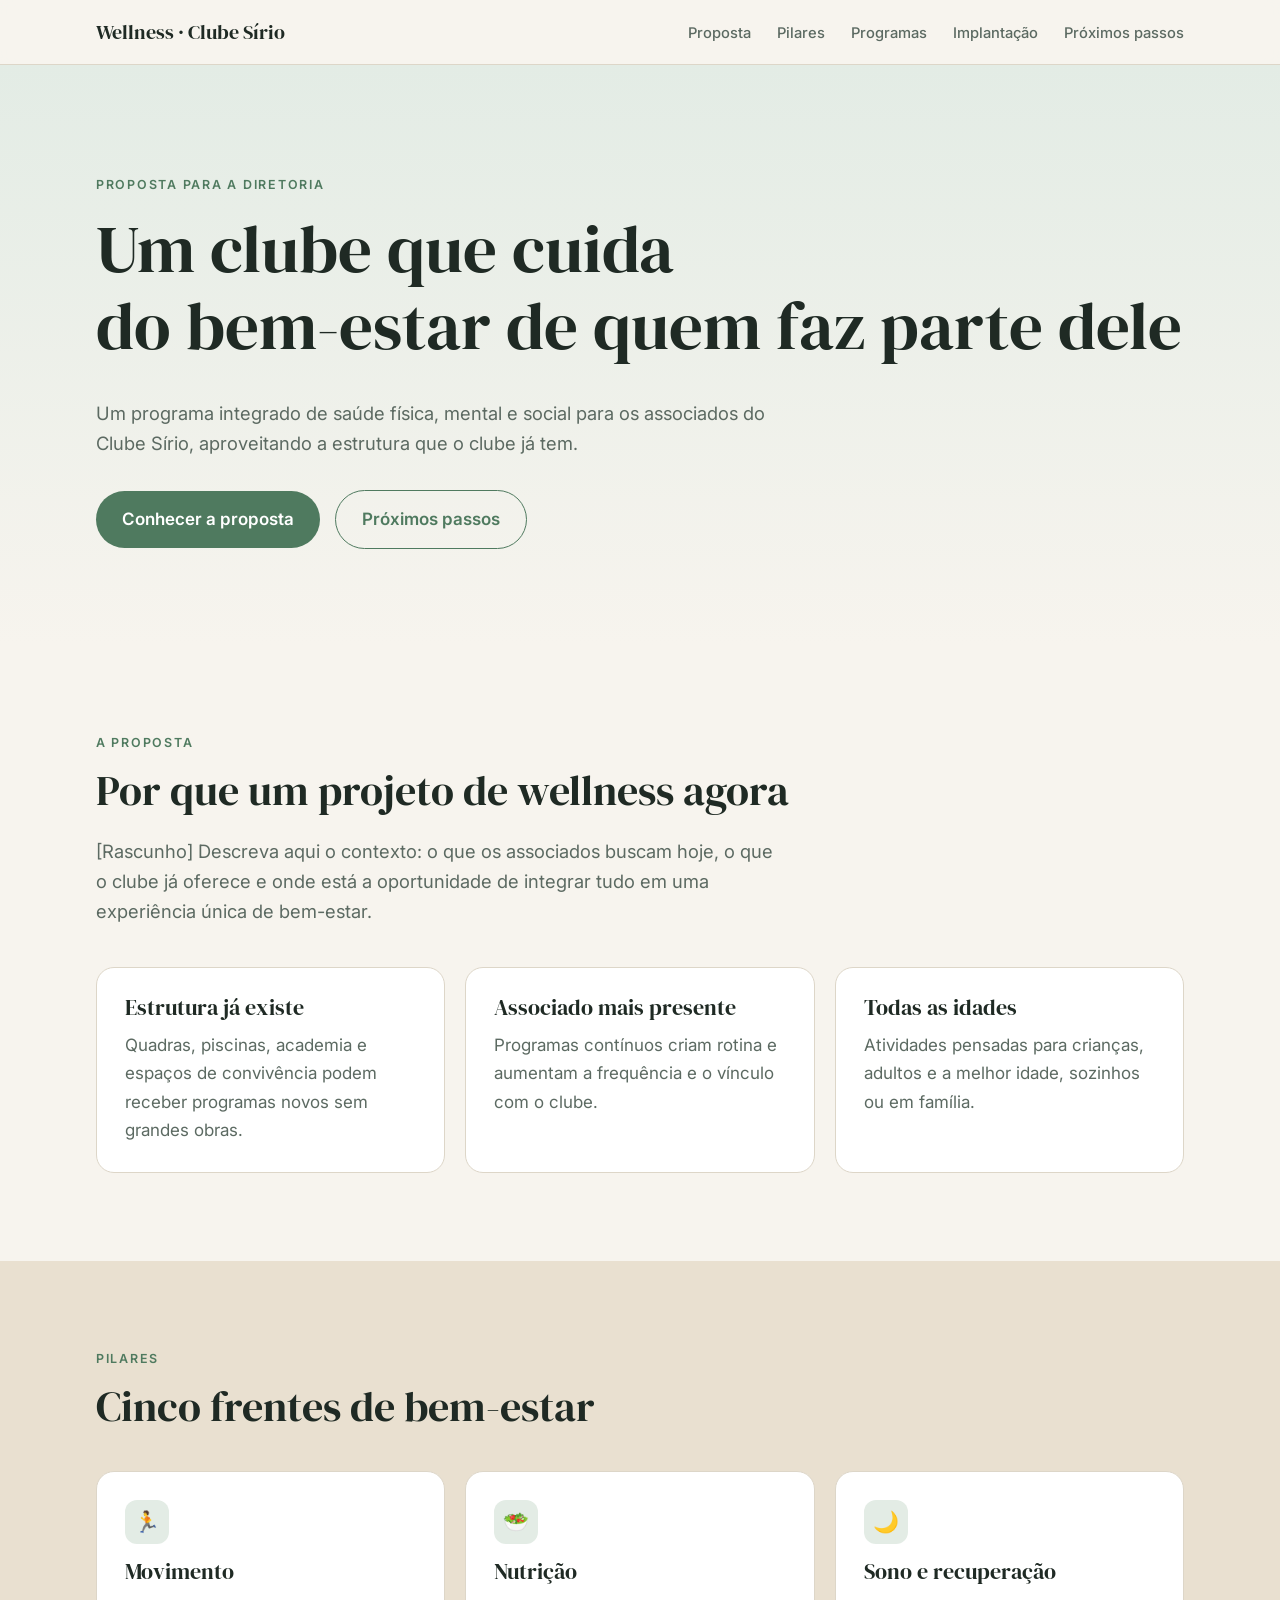
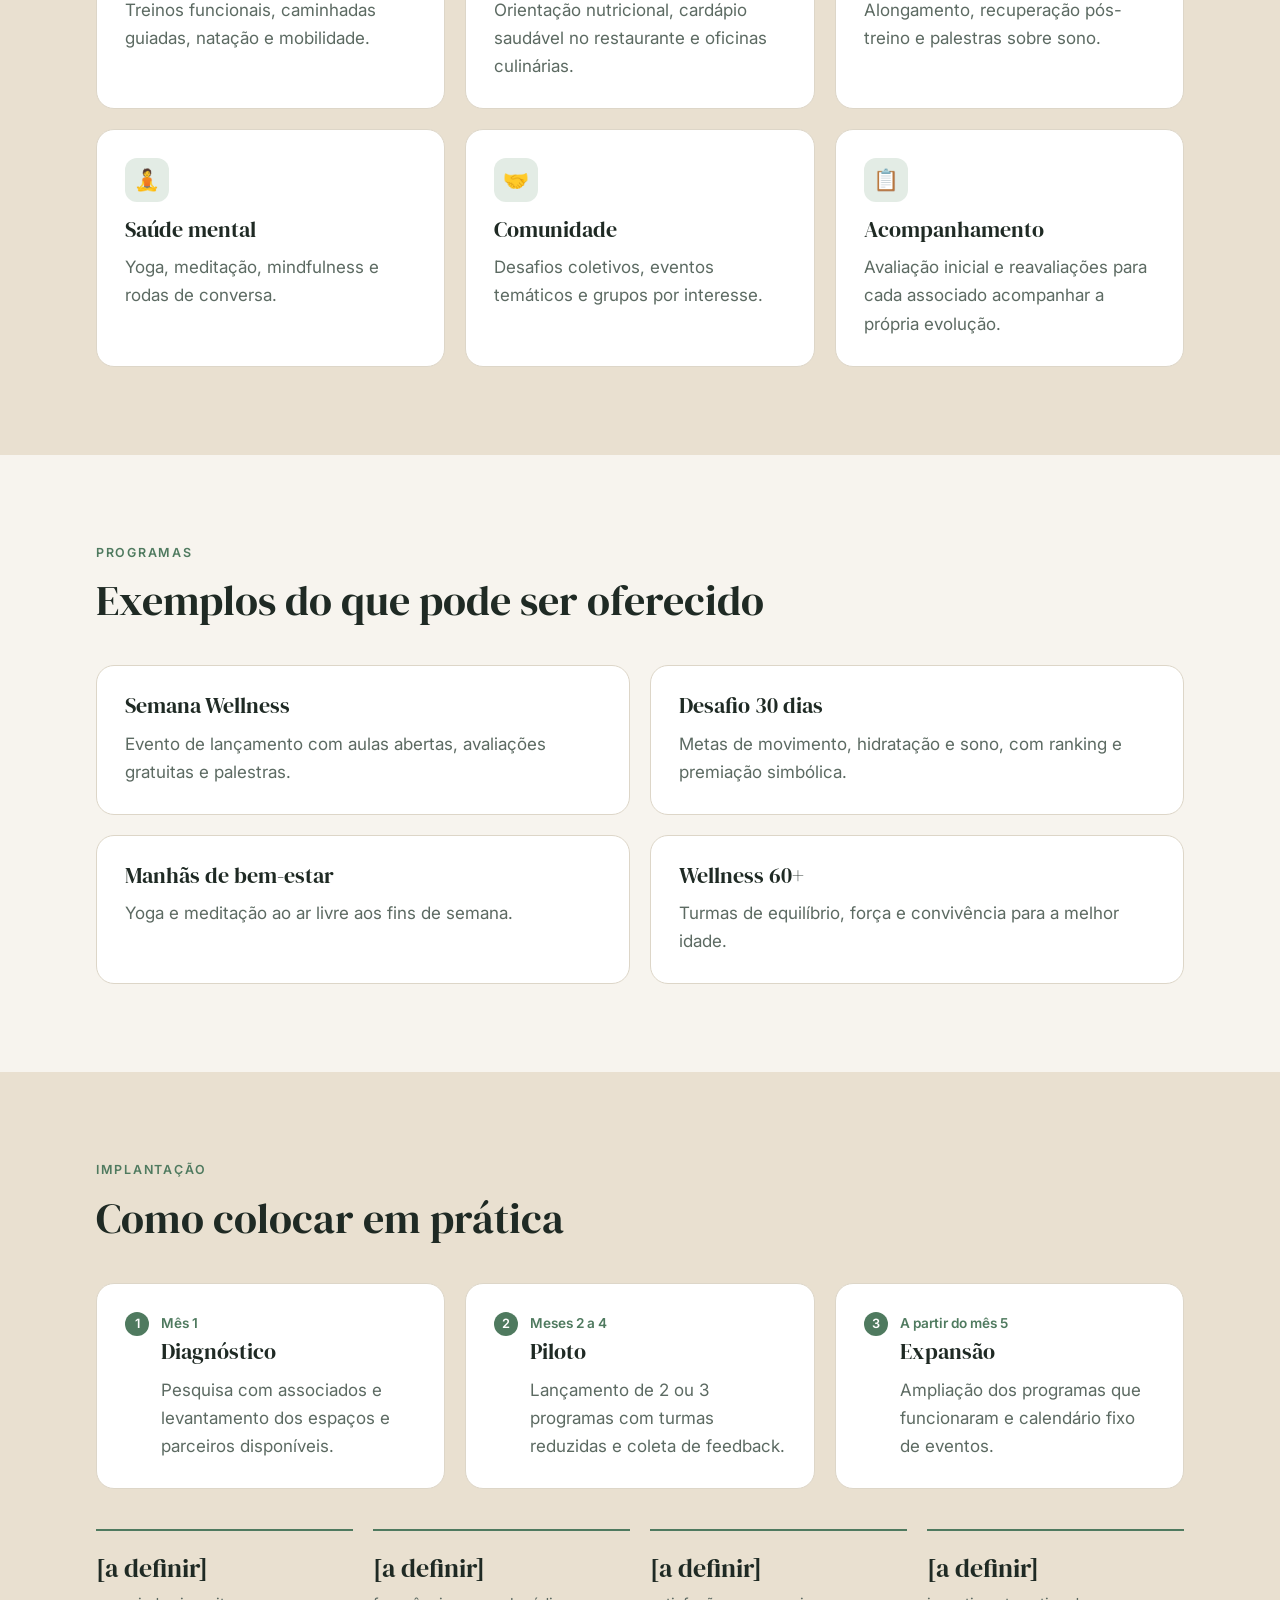
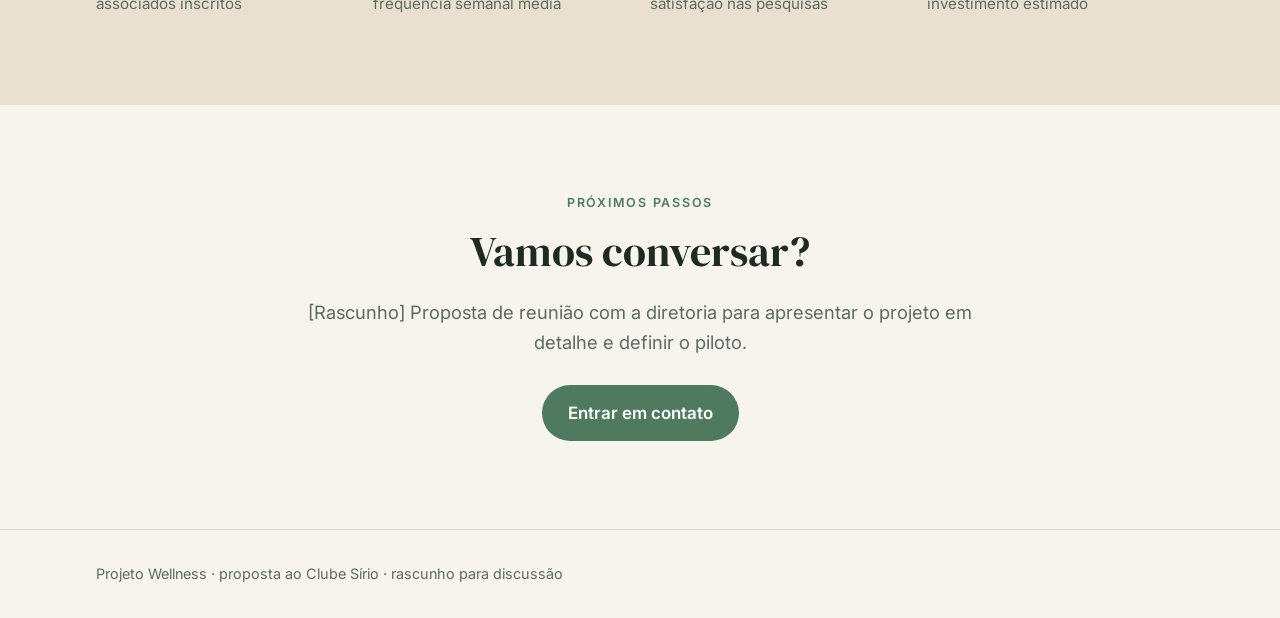
==== index.html @ 34ac3ff8 "Estrutura inicial do site do Projeto Wellness Co-Authored-By: Claude Opus 5.5 <noreply@anthropic.com" ====
<!doctype html>
<html lang="pt-BR">
<head>
  <meta charset="utf-8">
  <meta name="viewport" content="width=device-width, initial-scale=1">
  <title>Projeto Wellness · Clube Sírio</title>
  <meta name="description" content="Proposta de programa de bem-estar para os associados do Clube Sírio.">
  <link rel="preconnect" href="https://fonts.googleapis.com">
  <link rel="preconnect" href="https://fonts.gstatic.com" crossorigin>
  <link href="https://fonts.googleapis.com/css2?family=DM+Serif+Display&family=Inter:wght@400;500;600&display=swap" rel="stylesheet">
  <style>
    :root {
      --bg: #f7f4ee;
      --surface: #ffffff;
      --ink: #1f2a24;
      --muted: #5c6a62;
      --accent: #4f7a5f;
      --accent-soft: #e3ece5;
      --sand: #e9e0d0;
      --line: #ddd6c8;
      --radius: 18px;
      --max: 1120px;
    }

    * { box-sizing: border-box; }
    html { scroll-behavior: smooth; }
    body {
      margin: 0;
      background: var(--bg);
      color: var(--ink);
      font: 400 17px/1.65 "Inter", system-ui, sans-serif;
    }
    h1, h2, h3 { font-family: "DM Serif Display", Georgia, serif; font-weight: 400; line-height: 1.15; margin: 0 0 .5em; }
    h1 { font-size: clamp(2.4rem, 6vw, 4.2rem); }
    h2 { font-size: clamp(1.8rem, 4vw, 2.6rem); }
    h3 { font-size: 1.35rem; }
    p { margin: 0 0 1em; }
    a { color: var(--accent); }

    .wrap { max-width: var(--max); margin: 0 auto; padding: 0 16px; }
    section { padding: 88px 0; }
    .eyebrow { text-transform: uppercase; letter-spacing: .14em; font-size: .78rem; font-weight: 600; color: var(--accent); margin-bottom: 14px; }
    .lead { font-size: 1.15rem; color: var(--muted); max-width: 680px; }

    /* Navegação */
    header.nav {
      position: sticky; top: 0; z-index: 10;
      background: rgba(247, 244, 238, .9);
      backdrop-filter: blur(8px);
      border-bottom: 1px solid var(--line);
    }
    header.nav .wrap { display: flex; align-items: center; justify-content: space-between; height: 64px; gap: 16px; }
    .brand { font-family: "DM Serif Display", serif; font-size: 1.25rem; text-decoration: none; color: var(--ink); white-space: nowrap; }
    nav ul { display: flex; gap: 26px; list-style: none; margin: 0; padding: 0; }
    nav a { text-decoration: none; color: var(--muted); font-size: .92rem; font-weight: 500; }
    nav a:hover { color: var(--ink); }

    /* Hero */
    .hero { padding: 110px 0 96px; background: linear-gradient(180deg, var(--accent-soft), var(--bg)); }
    .hero .lead { margin-bottom: 32px; }
    .btn {
      display: inline-block; padding: 14px 26px; border-radius: 999px;
      background: var(--accent); color: #fff; text-decoration: none; font-weight: 600;
    }
    .btn.ghost { background: transparent; color: var(--accent); border: 1.5px solid var(--accent); margin-left: 10px; }

    /* Grades e cartões */
    .grid { display: grid; gap: 20px; margin-top: 40px; }
    .grid.cols-3 { grid-template-columns: repeat(3, 1fr); }
    .grid.cols-2 { grid-template-columns: repeat(2, 1fr); }
    .card {
      background: var(--surface); border: 1px solid var(--line); border-radius: var(--radius);
      padding: 28px;
    }
    .card .icon {
      width: 44px; height: 44px; border-radius: 12px; background: var(--accent-soft);
      display: grid; place-items: center; font-size: 1.3rem; margin-bottom: 16px;
    }
    .card p { color: var(--muted); margin: 0; }

    .alt { background: var(--sand); }

    /* Fases */
    .phases { counter-reset: fase; }
    .phase { position: relative; padding-left: 64px; }
    .phase::before {
      counter-increment: fase; content: counter(fase);
      position: absolute; left: 28px; top: 28px;
      width: 24px; height: 24px; border-radius: 50%;
      background: var(--accent); color: #fff; font-size: .8rem; font-weight: 600;
      display: grid; place-items: center;
    }
    .phase .when { font-size: .85rem; font-weight: 600; color: var(--accent); margin-bottom: 6px; }

    /* Indicadores */
    .kpis { list-style: none; padding: 0; margin: 40px 0 0; display: grid; grid-template-columns: repeat(4, 1fr); gap: 20px; }
    .kpis li { border-top: 2px solid var(--accent); padding-top: 16px; }
    .kpis strong { display: block; font-family: "DM Serif Display", serif; font-weight: 400; font-size: 1.6rem; }
    .kpis span { color: var(--muted); font-size: .95rem; }

    /* Chamada final */
    .cta { text-align: center; }
    .cta .lead { margin: 0 auto 28px; }

    footer { border-top: 1px solid var(--line); padding: 32px 0; color: var(--muted); font-size: .9rem; }

    @media (max-width: 860px) {
      nav ul { display: none; }
      .grid.cols-3, .grid.cols-2 { grid-template-columns: 1fr; }
      .kpis { grid-template-columns: repeat(2, 1fr); }
      section { padding: 64px 0; }
      .btn.ghost { margin: 12px 0 0; }
    }
  </style>
</head>
<body>

  <header class="nav">
    <div class="wrap">
      <a class="brand" href="#">Wellness · Clube Sírio</a>
      <nav>
        <ul>
          <li><a href="#proposta">Proposta</a></li>
          <li><a href="#pilares">Pilares</a></li>
          <li><a href="#programas">Programas</a></li>
          <li><a href="#implantacao">Implantação</a></li>
          <li><a href="#contato">Próximos passos</a></li>
        </ul>
      </nav>
    </div>
  </header>

  <section class="hero">
    <div class="wrap">
      <div class="eyebrow">Proposta para a diretoria</div>
      <h1>Um clube que cuida<br>do bem-estar de quem faz parte dele</h1>
      <p class="lead">Um programa integrado de saúde física, mental e social para os associados do Clube Sírio, aproveitando a estrutura que o clube já tem.</p>
      <a class="btn" href="#proposta">Conhecer a proposta</a>
      <a class="btn ghost" href="#contato">Próximos passos</a>
    </div>
  </section>

  <section id="proposta">
    <div class="wrap">
      <div class="eyebrow">A proposta</div>
      <h2>Por que um projeto de wellness agora</h2>
      <p class="lead">[Rascunho] Descreva aqui o contexto: o que os associados buscam hoje, o que o clube já oferece e onde está a oportunidade de integrar tudo em uma experiência única de bem-estar.</p>
      <div class="grid cols-3">
        <div class="card">
          <h3>Estrutura já existe</h3>
          <p>Quadras, piscinas, academia e espaços de convivência podem receber programas novos sem grandes obras.</p>
        </div>
        <div class="card">
          <h3>Associado mais presente</h3>
          <p>Programas contínuos criam rotina e aumentam a frequência e o vínculo com o clube.</p>
        </div>
        <div class="card">
          <h3>Todas as idades</h3>
          <p>Atividades pensadas para crianças, adultos e a melhor idade, sozinhos ou em família.</p>
        </div>
      </div>
    </div>
  </section>

  <section id="pilares" class="alt">
    <div class="wrap">
      <div class="eyebrow">Pilares</div>
      <h2>Cinco frentes de bem-estar</h2>
      <div class="grid cols-3">
        <div class="card"><div class="icon">🏃</div><h3>Movimento</h3><p>Treinos funcionais, caminhadas guiadas, natação e mobilidade.</p></div>
        <div class="card"><div class="icon">🥗</div><h3>Nutrição</h3><p>Orientação nutricional, cardápio saudável no restaurante e oficinas culinárias.</p></div>
        <div class="card"><div class="icon">🌙</div><h3>Sono e recuperação</h3><p>Alongamento, recuperação pós-treino e palestras sobre sono.</p></div>
        <div class="card"><div class="icon">🧘</div><h3>Saúde mental</h3><p>Yoga, meditação, mindfulness e rodas de conversa.</p></div>
        <div class="card"><div class="icon">🤝</div><h3>Comunidade</h3><p>Desafios coletivos, eventos temáticos e grupos por interesse.</p></div>
        <div class="card"><div class="icon">📋</div><h3>Acompanhamento</h3><p>Avaliação inicial e reavaliações para cada associado acompanhar a própria evolução.</p></div>
      </div>
    </div>
  </section>

  <section id="programas">
    <div class="wrap">
      <div class="eyebrow">Programas</div>
      <h2>Exemplos do que pode ser oferecido</h2>
      <div class="grid cols-2">
        <div class="card"><h3>Semana Wellness</h3><p>Evento de lançamento com aulas abertas, avaliações gratuitas e palestras.</p></div>
        <div class="card"><h3>Desafio 30 dias</h3><p>Metas de movimento, hidratação e sono, com ranking e premiação simbólica.</p></div>
        <div class="card"><h3>Manhãs de bem-estar</h3><p>Yoga e meditação ao ar livre aos fins de semana.</p></div>
        <div class="card"><h3>Wellness 60+</h3><p>Turmas de equilíbrio, força e convivência para a melhor idade.</p></div>
      </div>
    </div>
  </section>

  <section id="implantacao" class="alt">
    <div class="wrap">
      <div class="eyebrow">Implantação</div>
      <h2>Como colocar em prática</h2>
      <div class="grid cols-3 phases">
        <div class="card phase"><div class="when">Mês 1</div><h3>Diagnóstico</h3><p>Pesquisa com associados e levantamento dos espaços e parceiros disponíveis.</p></div>
        <div class="card phase"><div class="when">Meses 2 a 4</div><h3>Piloto</h3><p>Lançamento de 2 ou 3 programas com turmas reduzidas e coleta de feedback.</p></div>
        <div class="card phase"><div class="when">A partir do mês 5</div><h3>Expansão</h3><p>Ampliação dos programas que funcionaram e calendário fixo de eventos.</p></div>
      </div>

      <ul class="kpis">
        <li><strong>[a definir]</strong><span>associados inscritos</span></li>
        <li><strong>[a definir]</strong><span>frequência semanal média</span></li>
        <li><strong>[a definir]</strong><span>satisfação nas pesquisas</span></li>
        <li><strong>[a definir]</strong><span>investimento estimado</span></li>
      </ul>
    </div>
  </section>

  <section id="contato" class="cta">
    <div class="wrap">
      <div class="eyebrow">Próximos passos</div>
      <h2>Vamos conversar?</h2>
      <p class="lead">[Rascunho] Proposta de reunião com a diretoria para apresentar o projeto em detalhe e definir o piloto.</p>
      <a class="btn" href="mailto:ricardochaibub@gmail.com">Entrar em contato</a>
    </div>
  </section>

  <footer>
    <div class="wrap">Projeto Wellness · proposta ao Clube Sírio · rascunho para discussão</div>
  </footer>

</body>
</html>
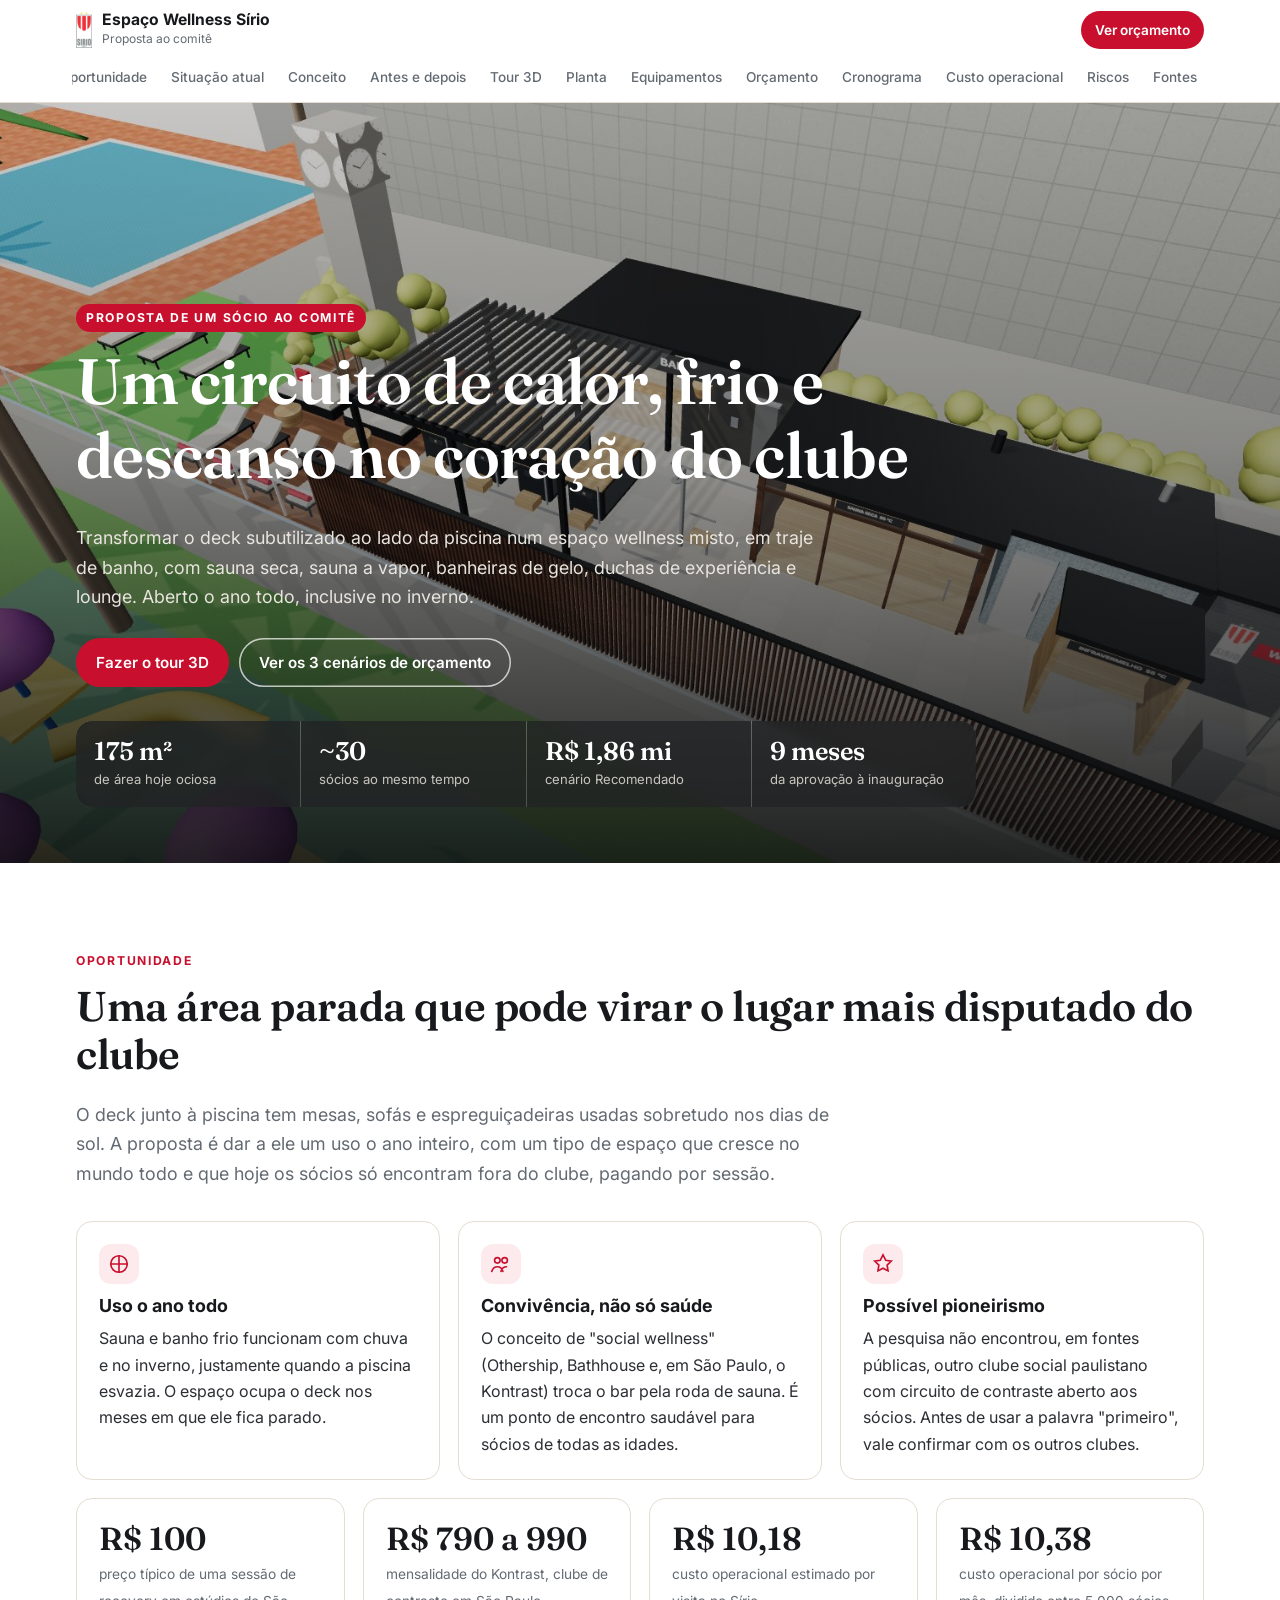
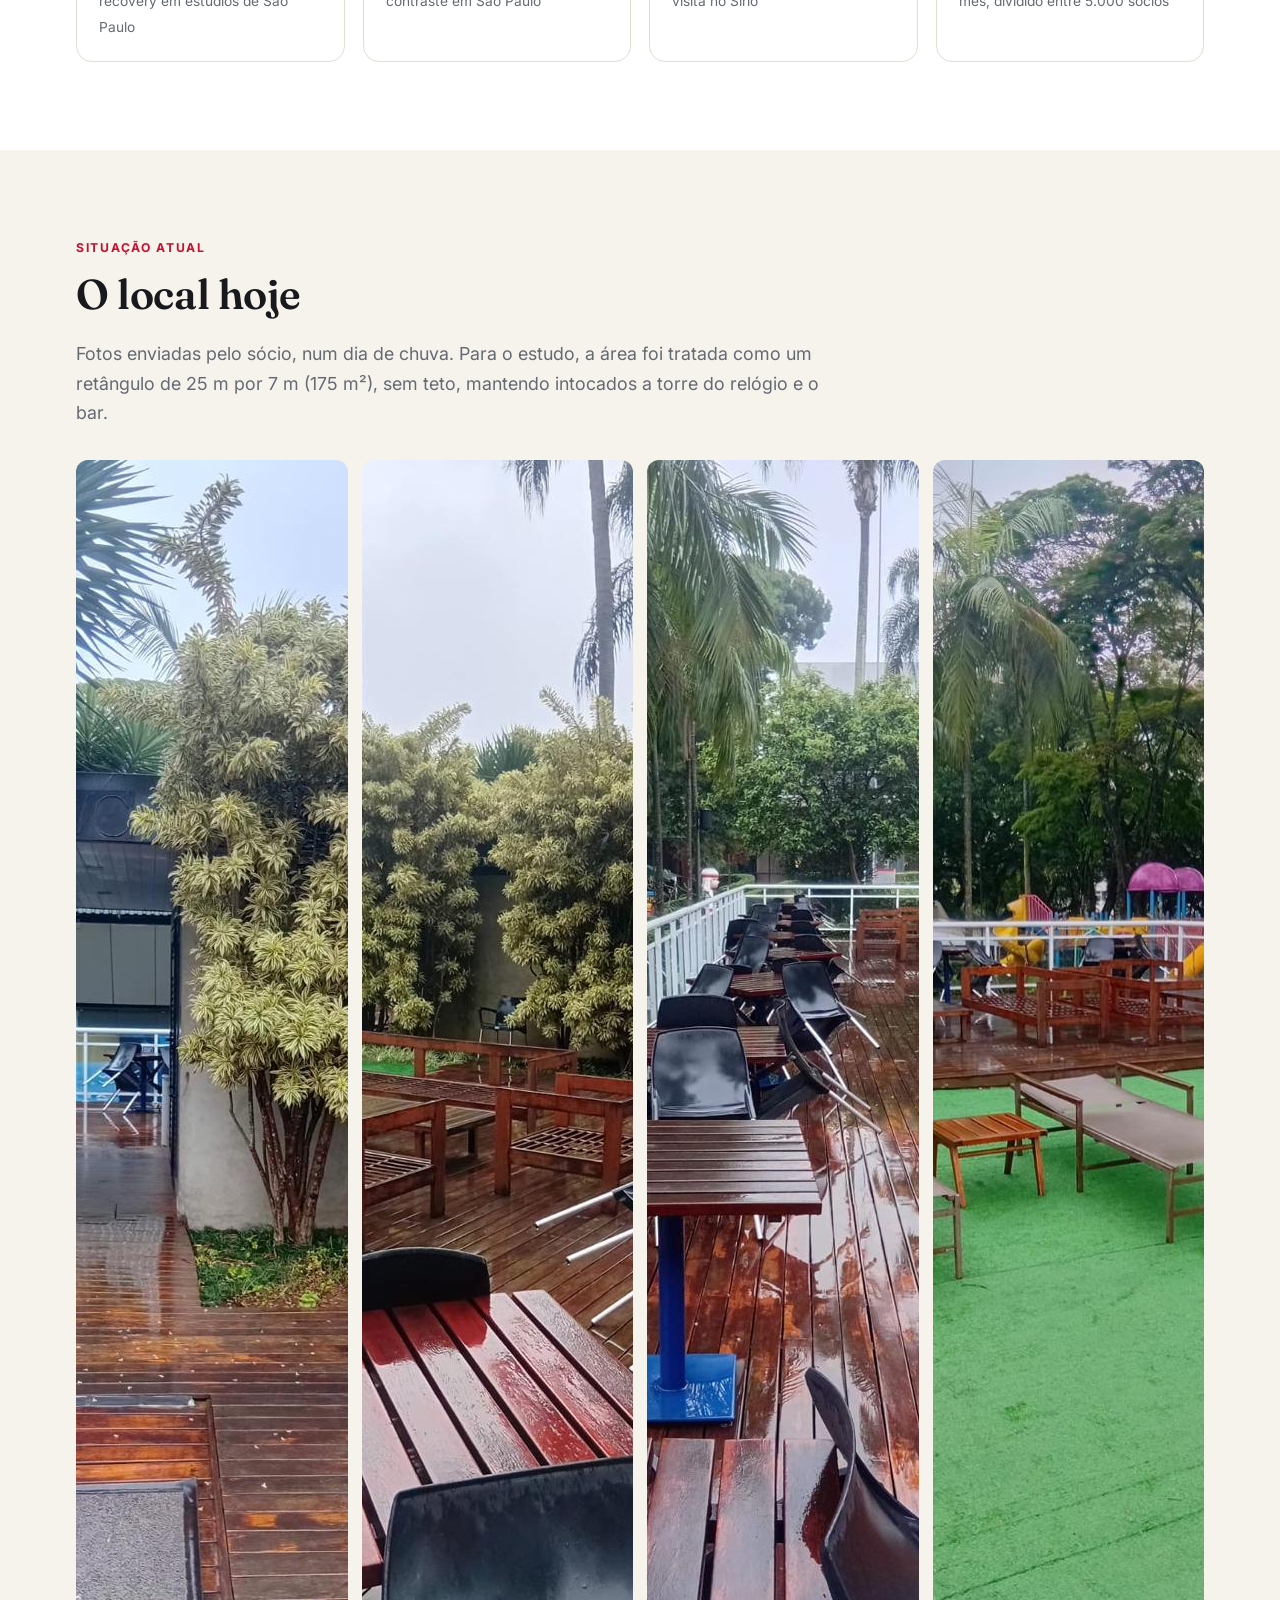
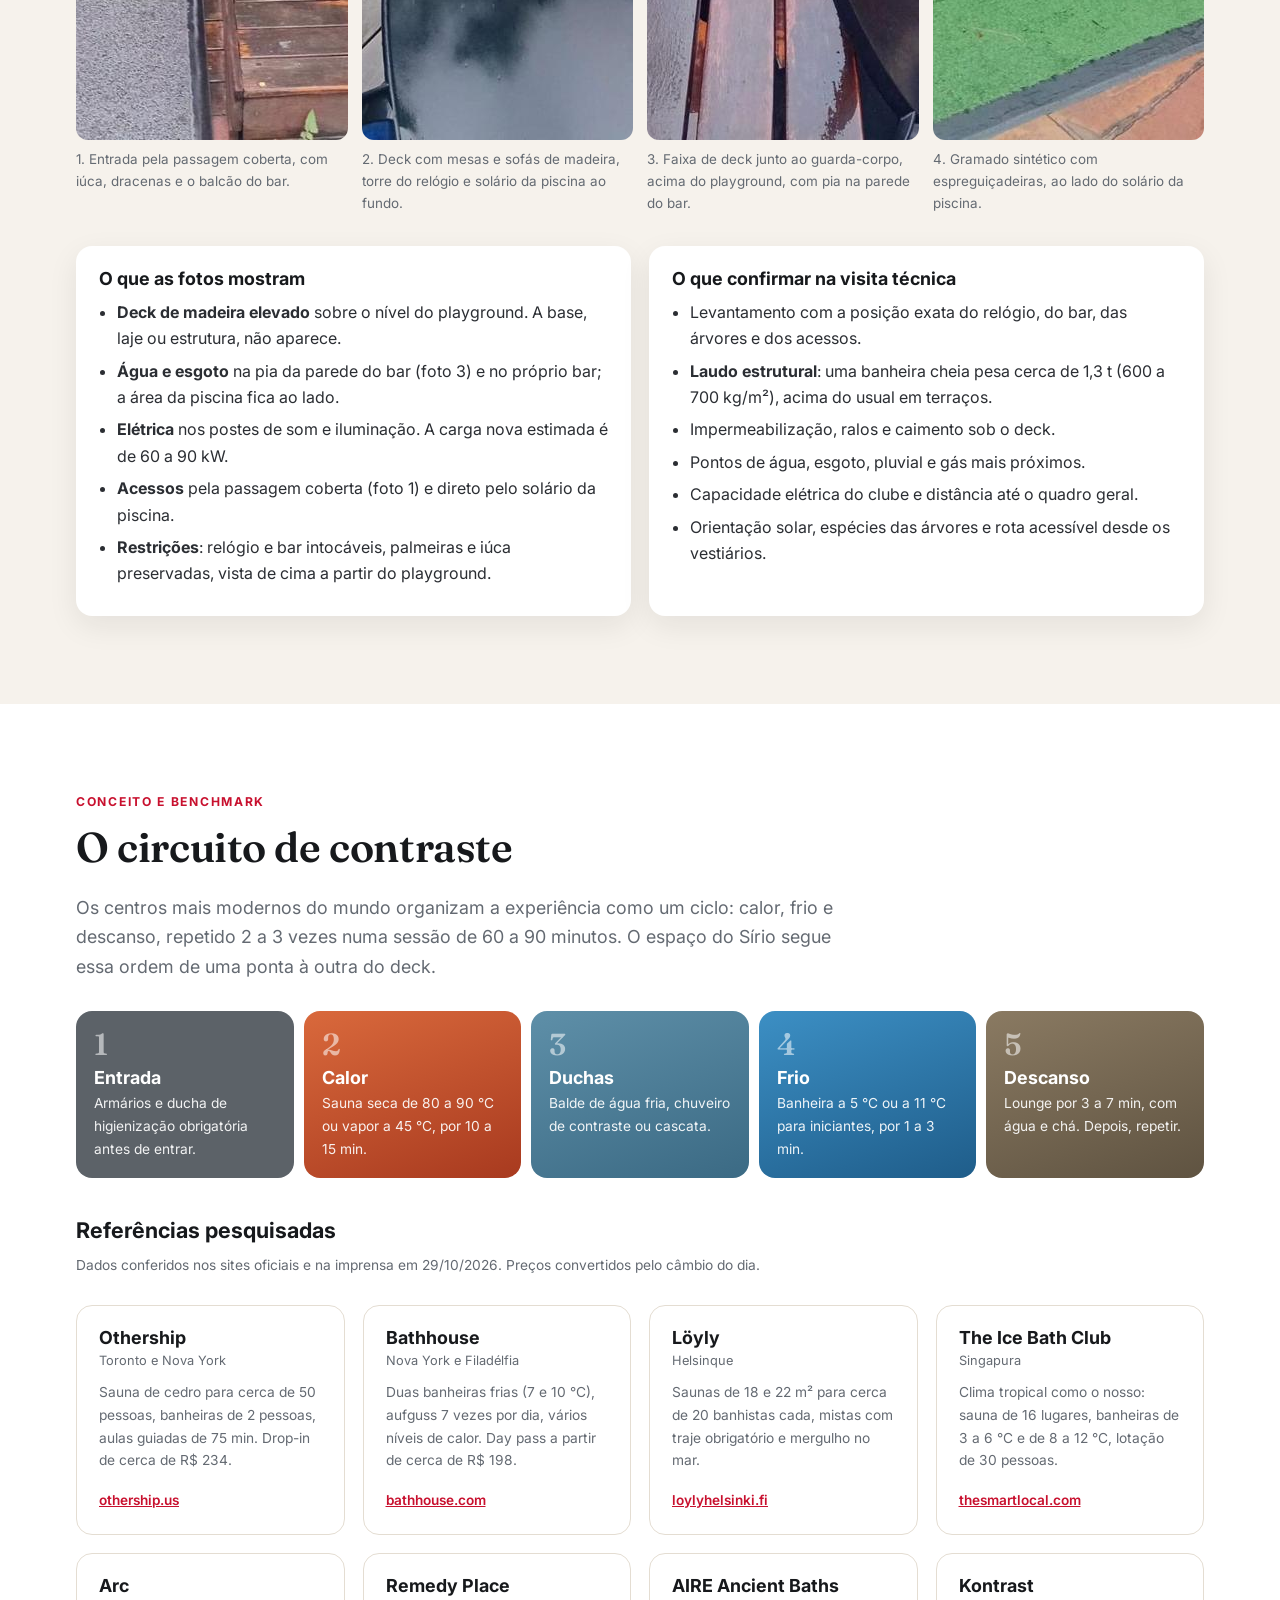
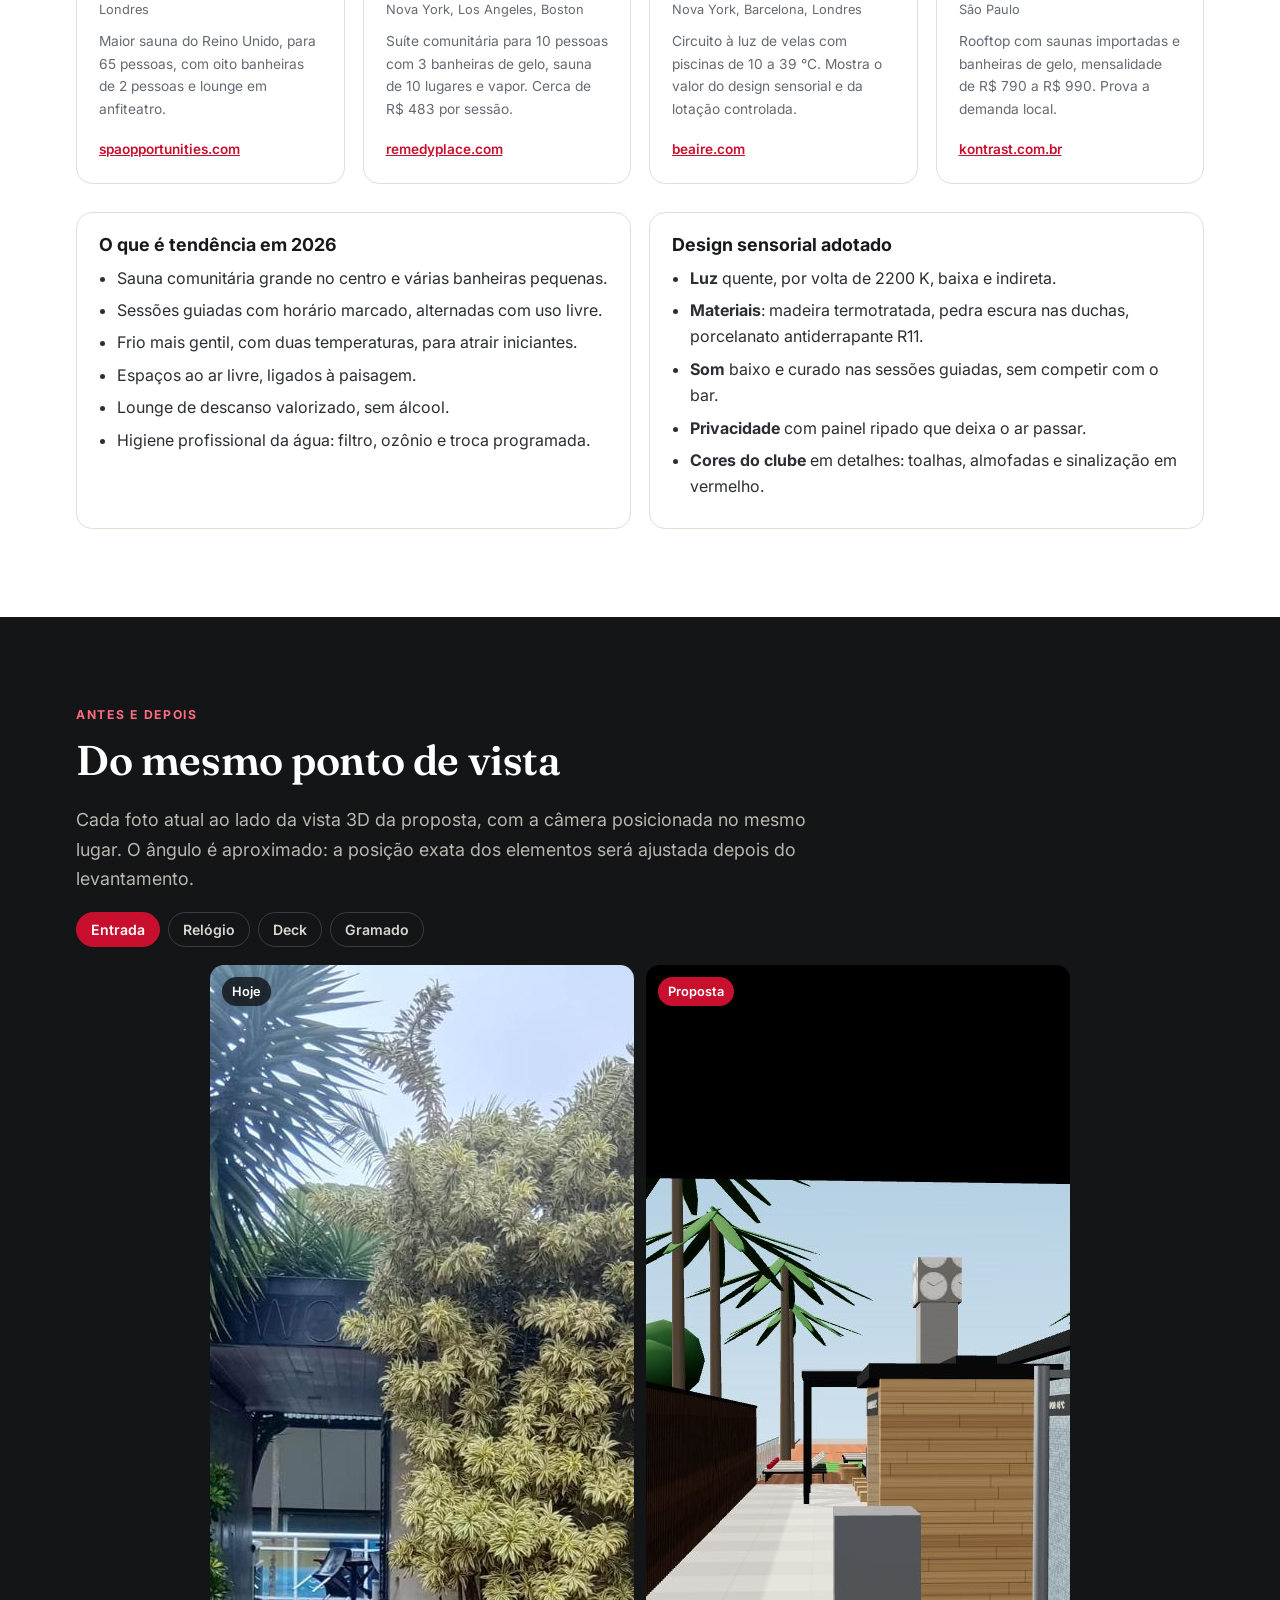
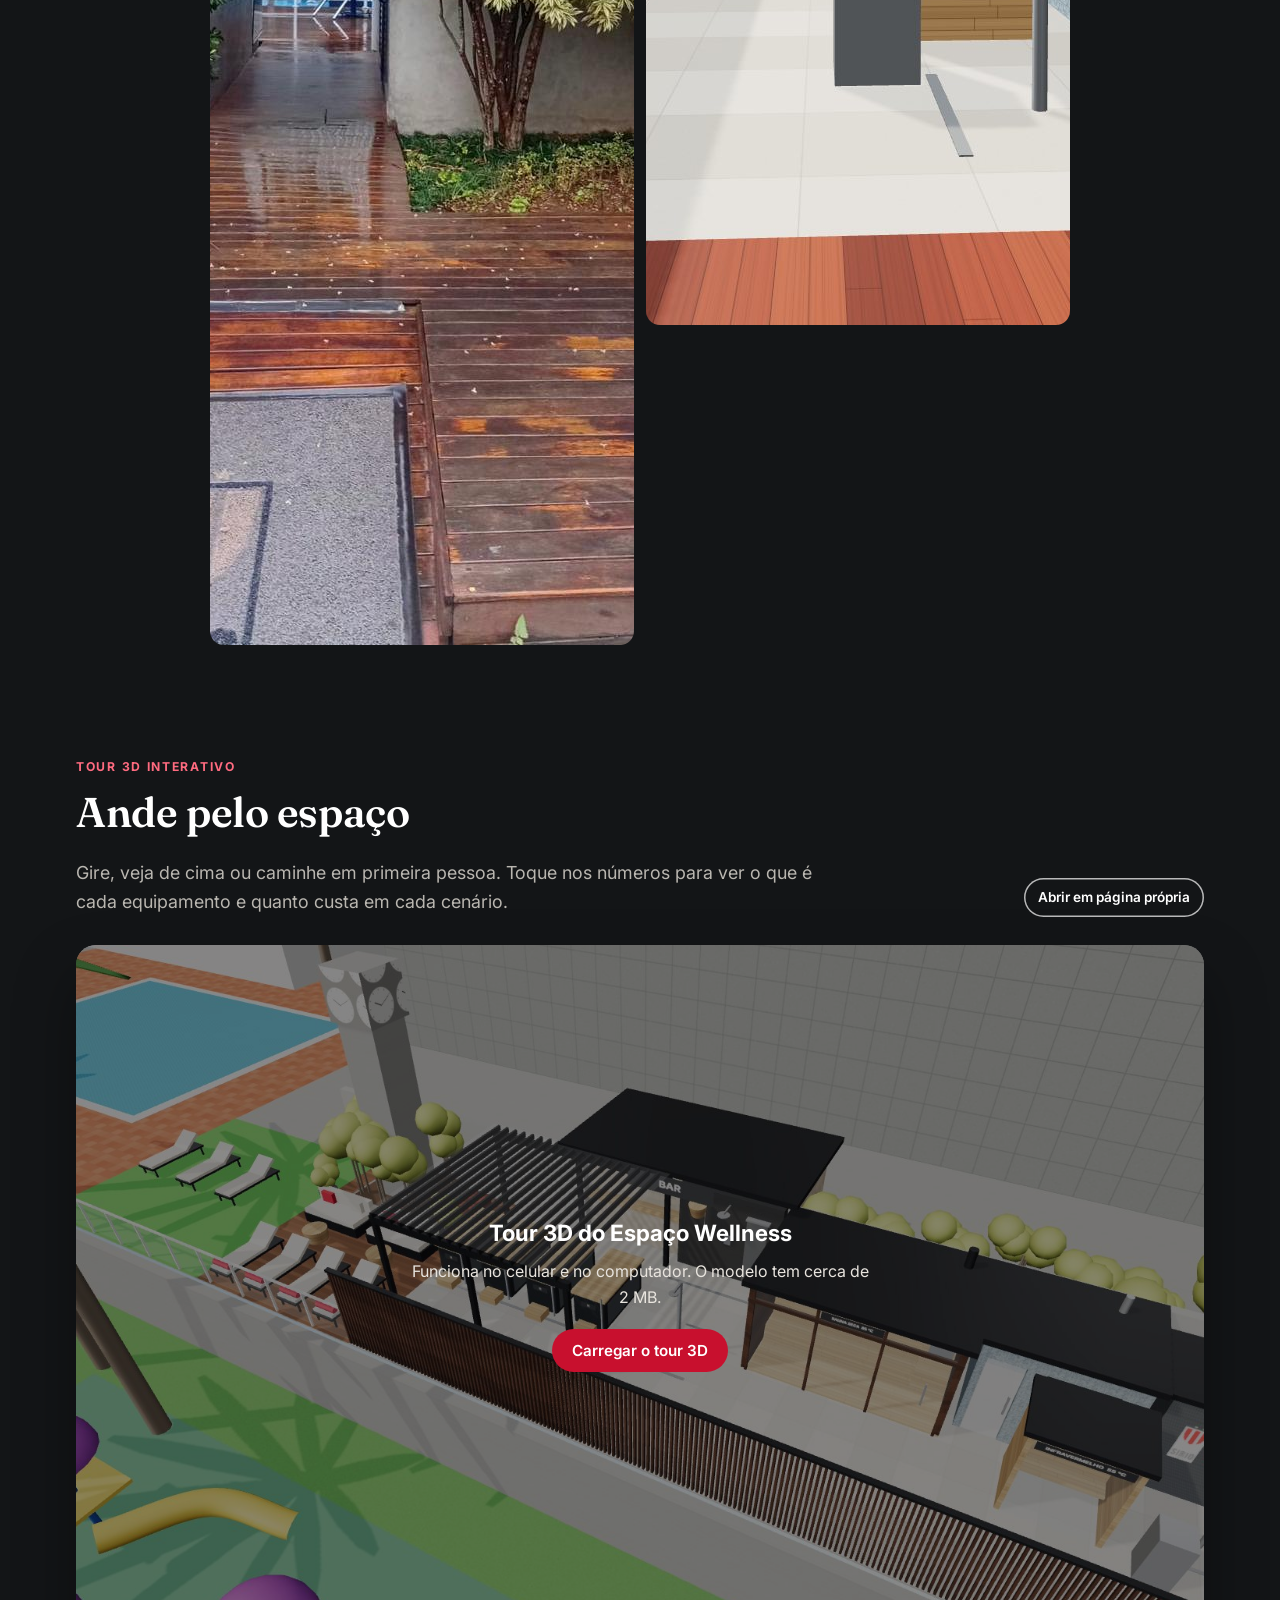
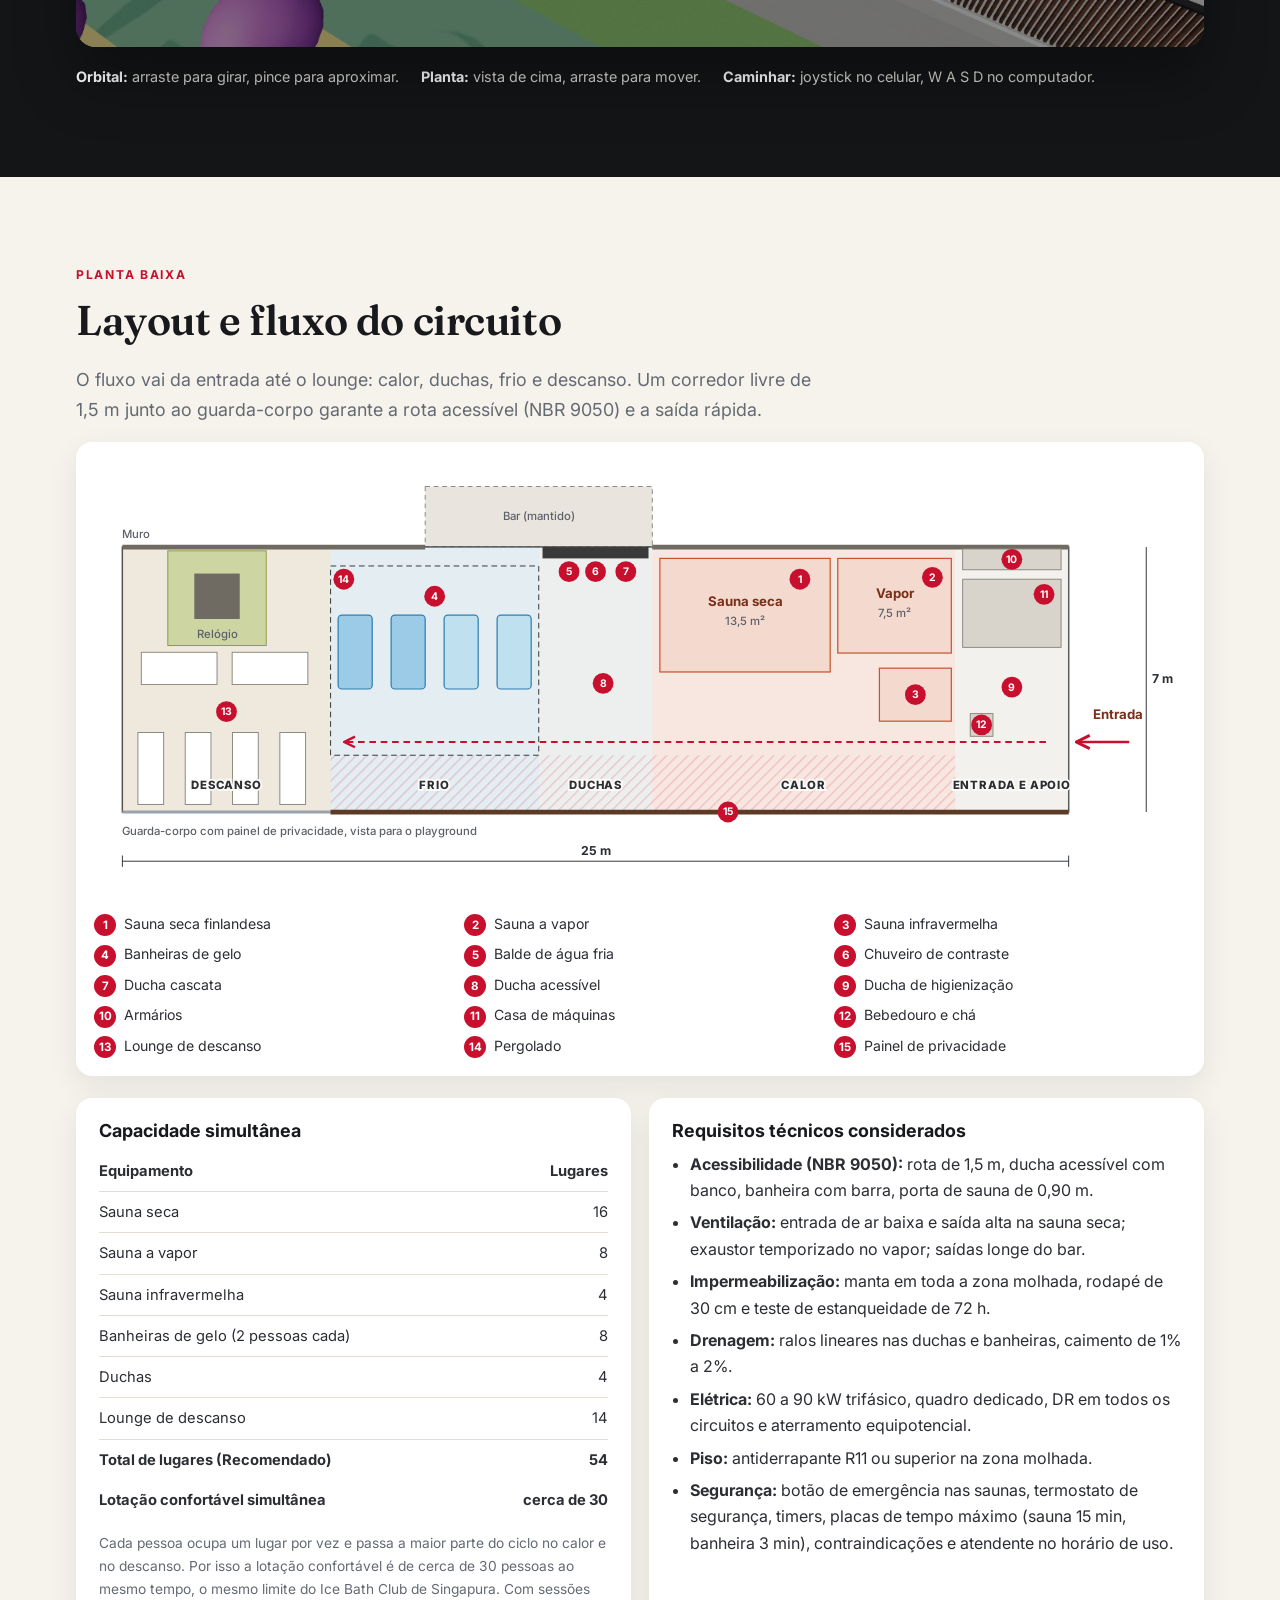
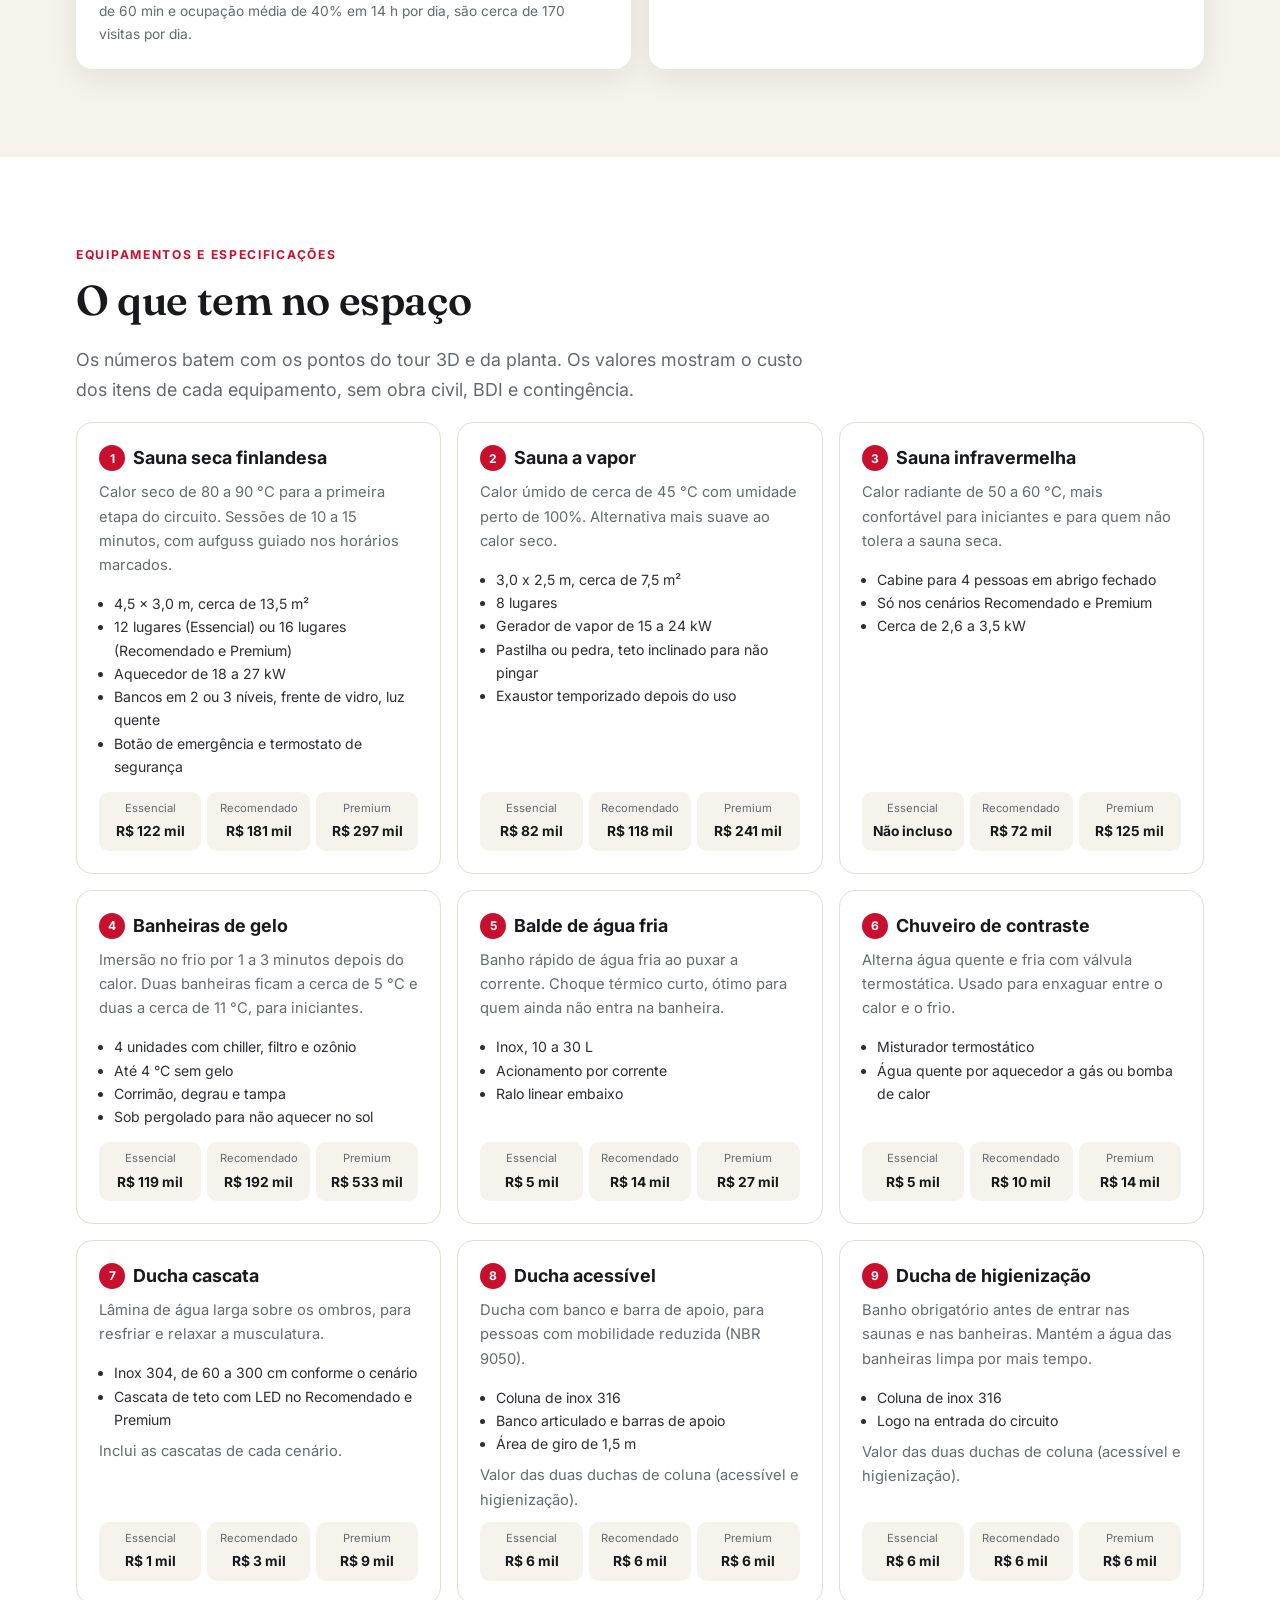
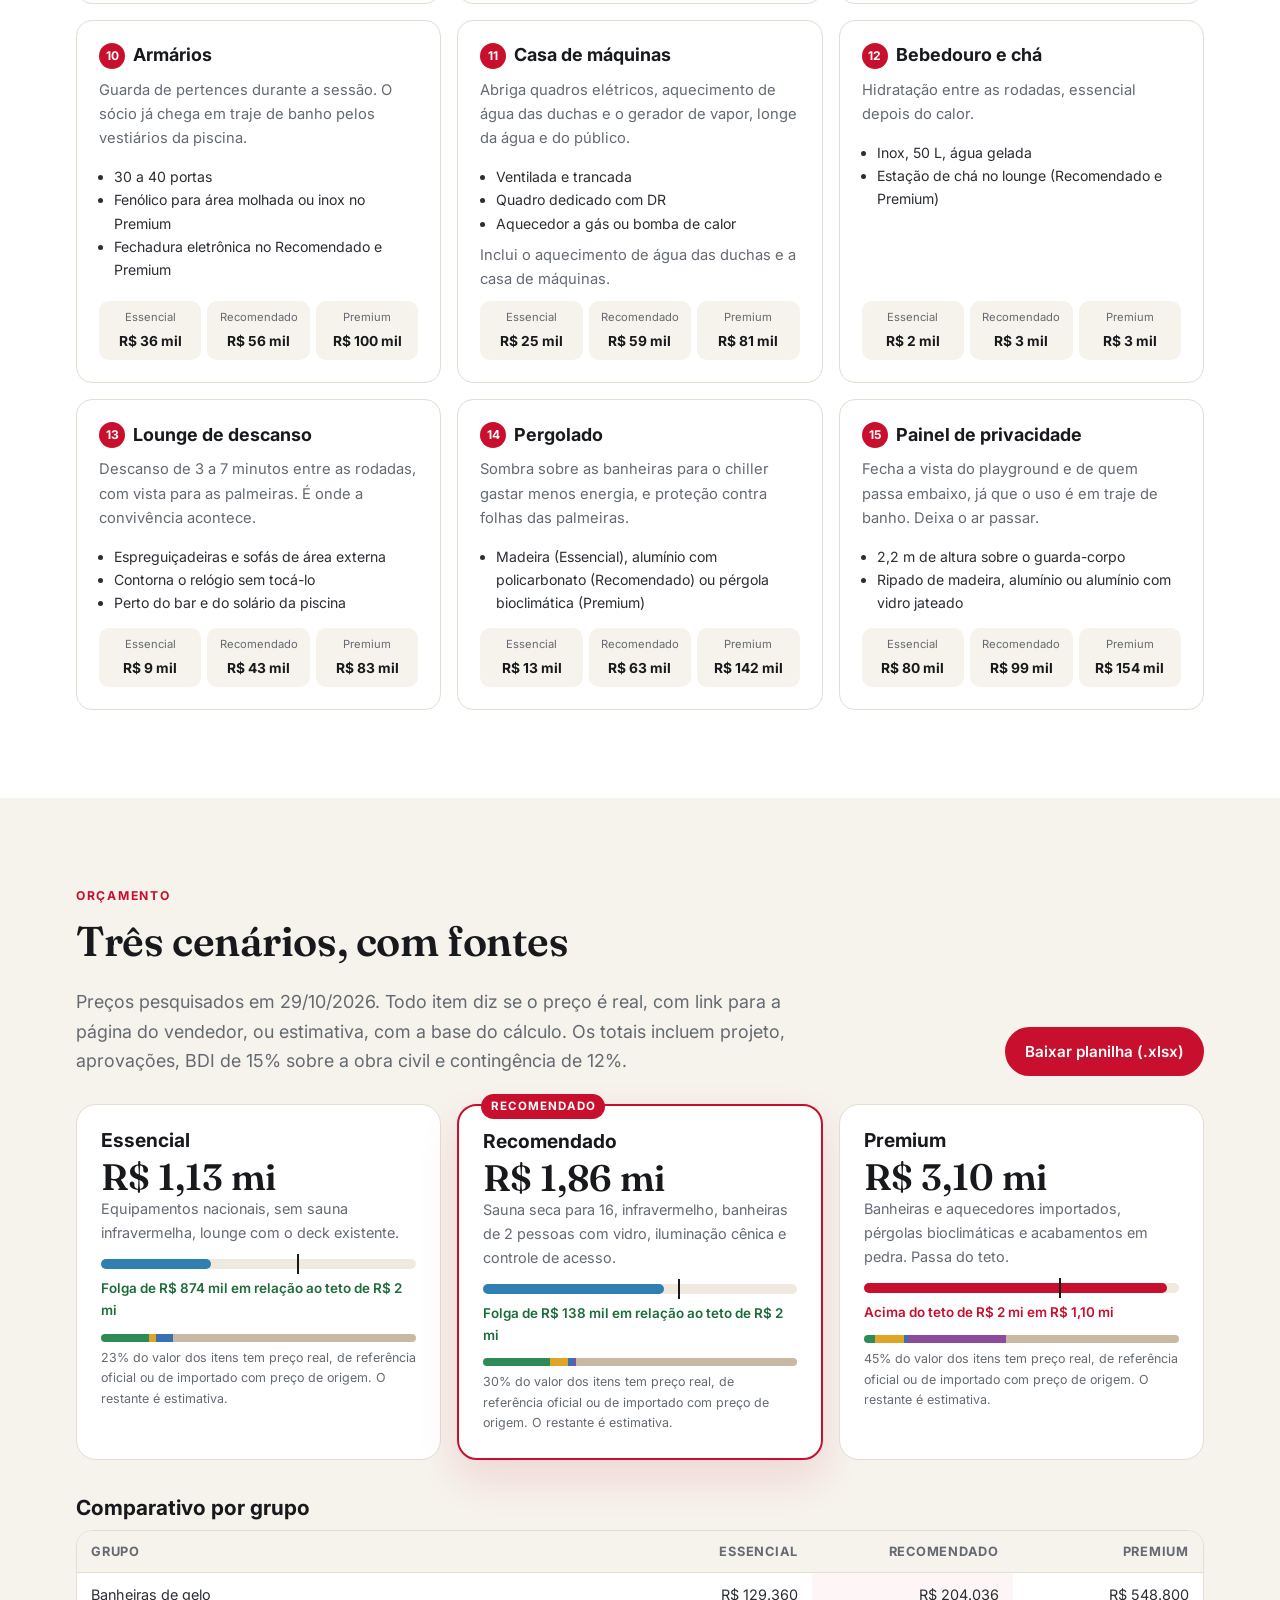
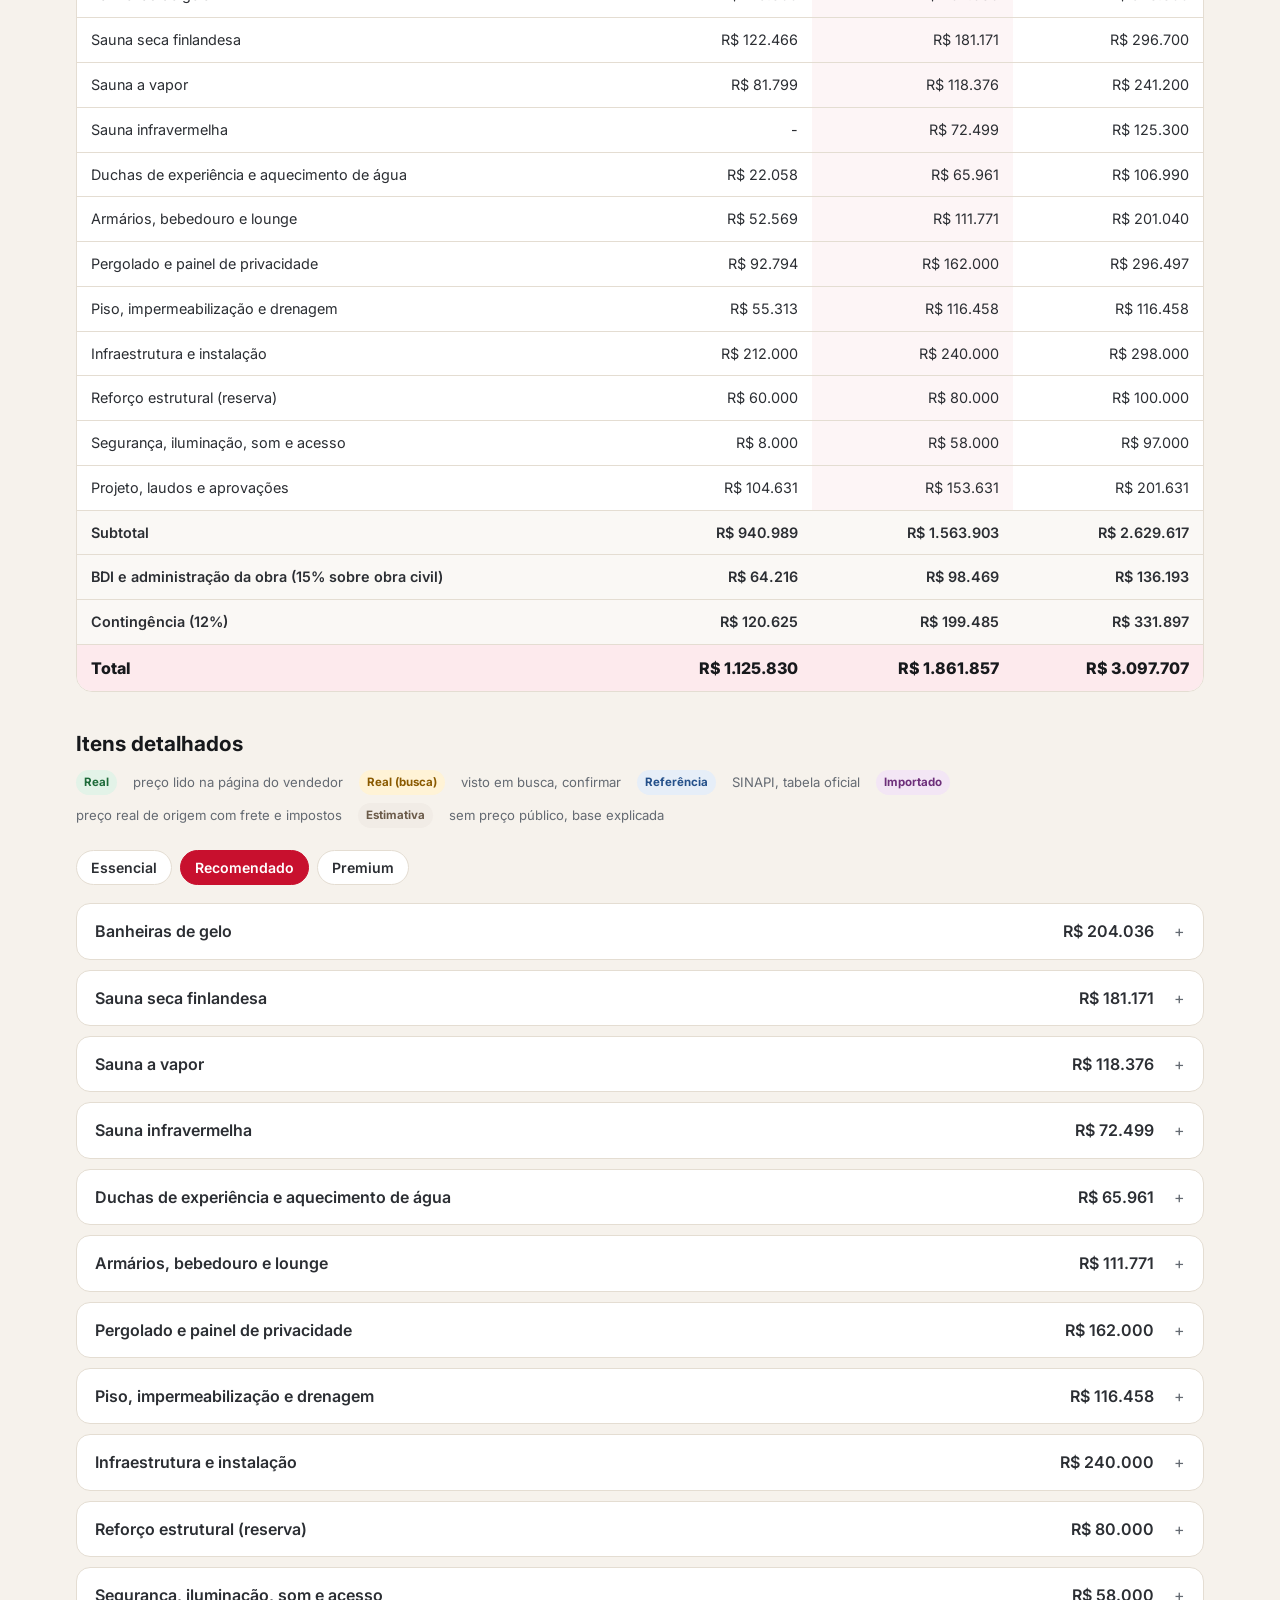
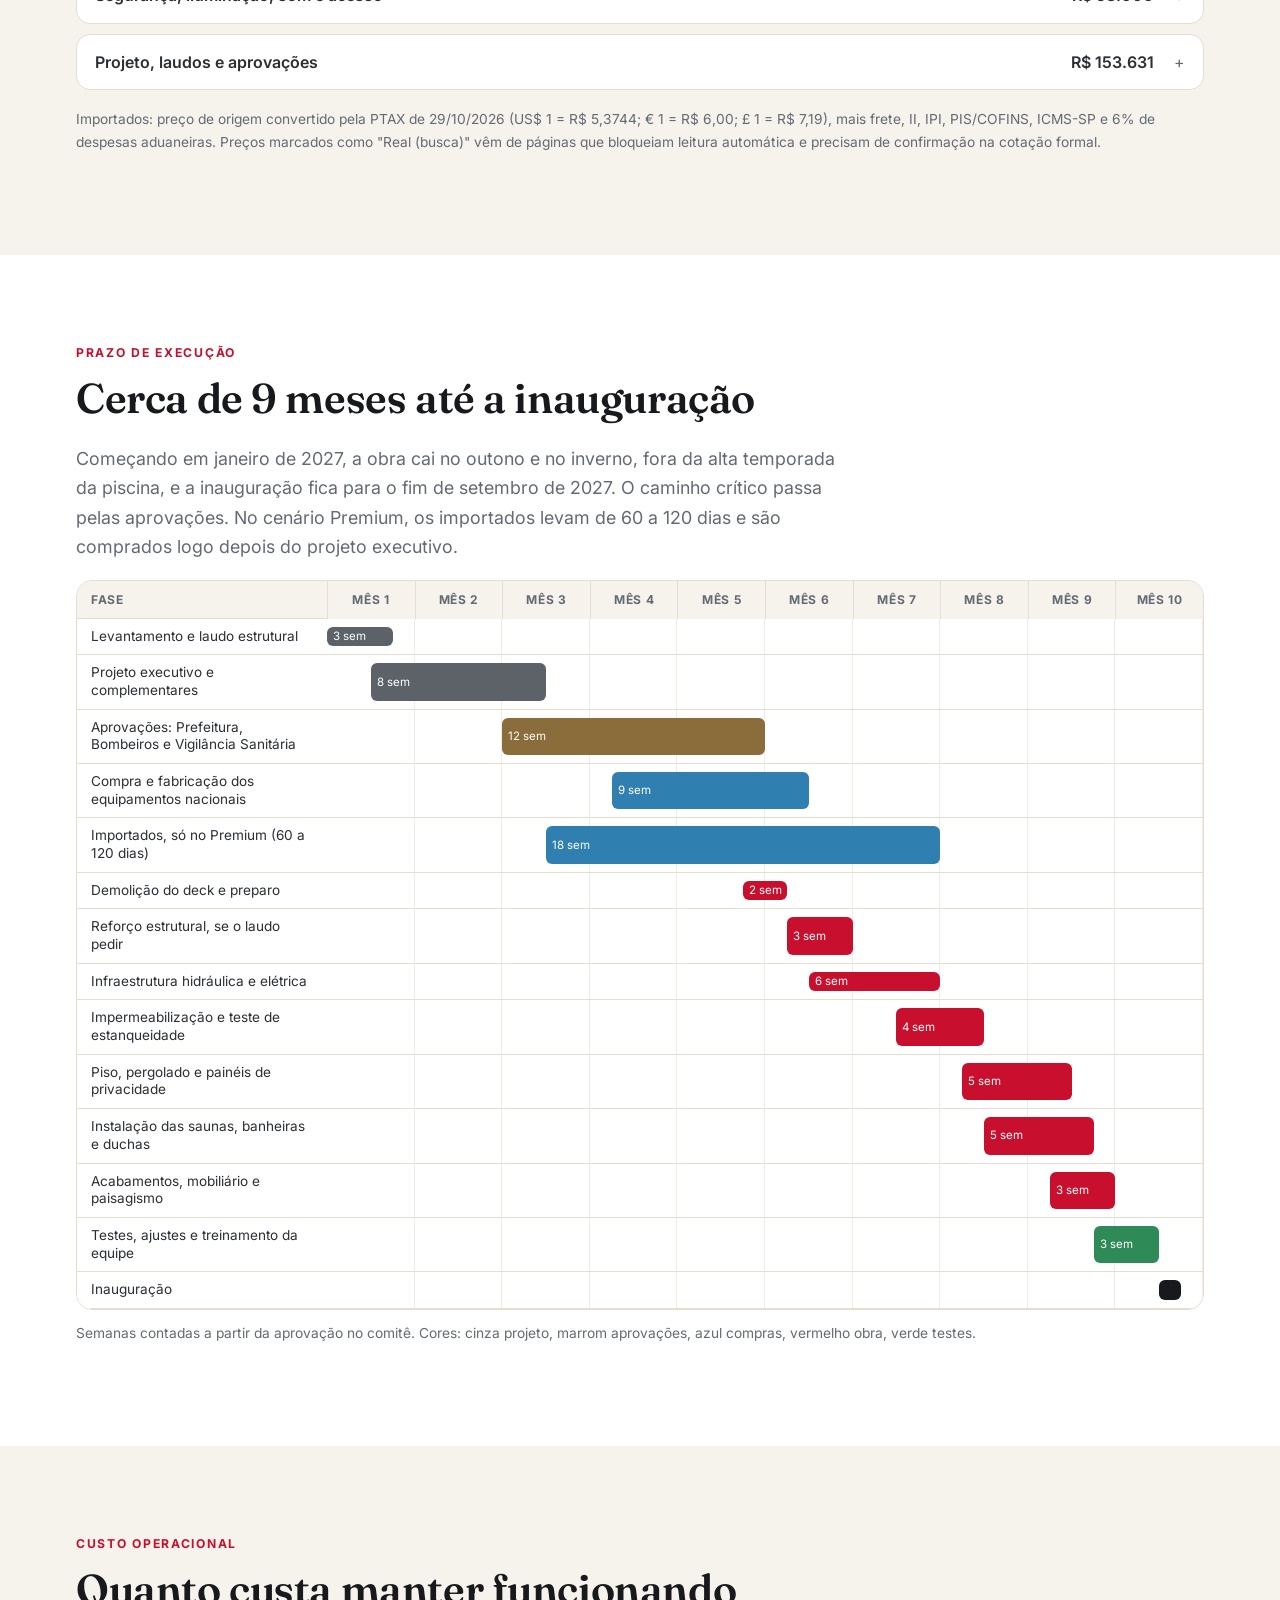
==== commit 3370fc1e: "Proposta completa do Espaco Wellness: site, tour 3D, orcamento e planilha - Site responsivo com opor" ====
--- a/index.html
+++ b/index.html
@@ -2,225 +2,383 @@
 <html lang="pt-BR">
 <head>
   <meta charset="utf-8">
-  <meta name="viewport" content="width=device-width, initial-scale=1">
-  <title>Projeto Wellness · Clube Sírio</title>
-  <meta name="description" content="Proposta de programa de bem-estar para os associados do Clube Sírio.">
+  <meta name="viewport" content="width=device-width, initial-scale=1, viewport-fit=cover">
+  <title>Espaço Wellness Sírio · Proposta ao comitê</title>
+  <meta name="description" content="Proposta de um circuito de sauna, banheiras de gelo e descanso no deck da piscina do Esporte Clube Sírio: conceito, tour 3D, planta, orçamento em 3 cenários e cronograma.">
+  <meta property="og:title" content="Espaço Wellness Sírio">
+  <meta property="og:description" content="Circuito de calor, frio e descanso para os sócios. Tour 3D, orçamento e cronograma.">
+  <meta property="og:image" content="img/render/capa.jpg">
+  <meta name="theme-color" content="#c8102e">
+  <link rel="icon" href="img/logo-sirio.png">
   <link rel="preconnect" href="https://fonts.googleapis.com">
   <link rel="preconnect" href="https://fonts.gstatic.com" crossorigin>
-  <link href="https://fonts.googleapis.com/css2?family=DM+Serif+Display&family=Inter:wght@400;500;600&display=swap" rel="stylesheet">
-  <style>
-    :root {
-      --bg: #f7f4ee;
-      --surface: #ffffff;
-      --ink: #1f2a24;
-      --muted: #5c6a62;
-      --accent: #4f7a5f;
-      --accent-soft: #e3ece5;
-      --sand: #e9e0d0;
-      --line: #ddd6c8;
-      --radius: 18px;
-      --max: 1120px;
-    }
-
-    * { box-sizing: border-box; }
-    html { scroll-behavior: smooth; }
-    body {
-      margin: 0;
-      background: var(--bg);
-      color: var(--ink);
-      font: 400 17px/1.65 "Inter", system-ui, sans-serif;
-    }
-    h1, h2, h3 { font-family: "DM Serif Display", Georgia, serif; font-weight: 400; line-height: 1.15; margin: 0 0 .5em; }
-    h1 { font-size: clamp(2.4rem, 6vw, 4.2rem); }
-    h2 { font-size: clamp(1.8rem, 4vw, 2.6rem); }
-    h3 { font-size: 1.35rem; }
-    p { margin: 0 0 1em; }
-    a { color: var(--accent); }
-
-    .wrap { max-width: var(--max); margin: 0 auto; padding: 0 16px; }
-    section { padding: 88px 0; }
-    .eyebrow { text-transform: uppercase; letter-spacing: .14em; font-size: .78rem; font-weight: 600; color: var(--accent); margin-bottom: 14px; }
-    .lead { font-size: 1.15rem; color: var(--muted); max-width: 680px; }
-
-    /* Navegação */
-    header.nav {
-      position: sticky; top: 0; z-index: 10;
-      background: rgba(247, 244, 238, .9);
-      backdrop-filter: blur(8px);
-      border-bottom: 1px solid var(--line);
-    }
-    header.nav .wrap { display: flex; align-items: center; justify-content: space-between; height: 64px; gap: 16px; }
-    .brand { font-family: "DM Serif Display", serif; font-size: 1.25rem; text-decoration: none; color: var(--ink); white-space: nowrap; }
-    nav ul { display: flex; gap: 26px; list-style: none; margin: 0; padding: 0; }
-    nav a { text-decoration: none; color: var(--muted); font-size: .92rem; font-weight: 500; }
-    nav a:hover { color: var(--ink); }
-
-    /* Hero */
-    .hero { padding: 110px 0 96px; background: linear-gradient(180deg, var(--accent-soft), var(--bg)); }
-    .hero .lead { margin-bottom: 32px; }
-    .btn {
-      display: inline-block; padding: 14px 26px; border-radius: 999px;
-      background: var(--accent); color: #fff; text-decoration: none; font-weight: 600;
-    }
-    .btn.ghost { background: transparent; color: var(--accent); border: 1.5px solid var(--accent); margin-left: 10px; }
-
-    /* Grades e cartões */
-    .grid { display: grid; gap: 20px; margin-top: 40px; }
-    .grid.cols-3 { grid-template-columns: repeat(3, 1fr); }
-    .grid.cols-2 { grid-template-columns: repeat(2, 1fr); }
-    .card {
-      background: var(--surface); border: 1px solid var(--line); border-radius: var(--radius);
-      padding: 28px;
-    }
-    .card .icon {
-      width: 44px; height: 44px; border-radius: 12px; background: var(--accent-soft);
-      display: grid; place-items: center; font-size: 1.3rem; margin-bottom: 16px;
-    }
-    .card p { color: var(--muted); margin: 0; }
-
-    .alt { background: var(--sand); }
-
-    /* Fases */
-    .phases { counter-reset: fase; }
-    .phase { position: relative; padding-left: 64px; }
-    .phase::before {
-      counter-increment: fase; content: counter(fase);
-      position: absolute; left: 28px; top: 28px;
-      width: 24px; height: 24px; border-radius: 50%;
-      background: var(--accent); color: #fff; font-size: .8rem; font-weight: 600;
-      display: grid; place-items: center;
-    }
-    .phase .when { font-size: .85rem; font-weight: 600; color: var(--accent); margin-bottom: 6px; }
-
-    /* Indicadores */
-    .kpis { list-style: none; padding: 0; margin: 40px 0 0; display: grid; grid-template-columns: repeat(4, 1fr); gap: 20px; }
-    .kpis li { border-top: 2px solid var(--accent); padding-top: 16px; }
-    .kpis strong { display: block; font-family: "DM Serif Display", serif; font-weight: 400; font-size: 1.6rem; }
-    .kpis span { color: var(--muted); font-size: .95rem; }
-
-    /* Chamada final */
-    .cta { text-align: center; }
-    .cta .lead { margin: 0 auto 28px; }
-
-    footer { border-top: 1px solid var(--line); padding: 32px 0; color: var(--muted); font-size: .9rem; }
-
-    @media (max-width: 860px) {
-      nav ul { display: none; }
-      .grid.cols-3, .grid.cols-2 { grid-template-columns: 1fr; }
-      .kpis { grid-template-columns: repeat(2, 1fr); }
-      section { padding: 64px 0; }
-      .btn.ghost { margin: 12px 0 0; }
-    }
-  </style>
+  <link href="https://fonts.googleapis.com/css2?family=Fraunces:opsz,wght@9..144,500;9..144,600&family=Inter:wght@400;500;600;700;800&display=swap" rel="stylesheet">
+  <link rel="stylesheet" href="css/site.css">
 </head>
 <body>
 
-  <header class="nav">
-    <div class="wrap">
-      <a class="brand" href="#">Wellness · Clube Sírio</a>
-      <nav>
-        <ul>
-          <li><a href="#proposta">Proposta</a></li>
-          <li><a href="#pilares">Pilares</a></li>
-          <li><a href="#programas">Programas</a></li>
-          <li><a href="#implantacao">Implantação</a></li>
-          <li><a href="#contato">Próximos passos</a></li>
-        </ul>
-      </nav>
-    </div>
-  </header>
-
-  <section class="hero">
-    <div class="wrap">
-      <div class="eyebrow">Proposta para a diretoria</div>
-      <h1>Um clube que cuida<br>do bem-estar de quem faz parte dele</h1>
-      <p class="lead">Um programa integrado de saúde física, mental e social para os associados do Clube Sírio, aproveitando a estrutura que o clube já tem.</p>
-      <a class="btn" href="#proposta">Conhecer a proposta</a>
-      <a class="btn ghost" href="#contato">Próximos passos</a>
-    </div>
-  </section>
-
-  <section id="proposta">
-    <div class="wrap">
-      <div class="eyebrow">A proposta</div>
-      <h2>Por que um projeto de wellness agora</h2>
-      <p class="lead">[Rascunho] Descreva aqui o contexto: o que os associados buscam hoje, o que o clube já oferece e onde está a oportunidade de integrar tudo em uma experiência única de bem-estar.</p>
-      <div class="grid cols-3">
-        <div class="card">
-          <h3>Estrutura já existe</h3>
-          <p>Quadras, piscinas, academia e espaços de convivência podem receber programas novos sem grandes obras.</p>
+<header class="topo">
+  <div class="wrap">
+    <div class="topo-linha">
+      <a class="marca" href="#inicio">
+        <img src="img/logo-sirio.png" alt="Esporte Clube Sírio" width="16" height="36">
+        <div><strong>Espaço Wellness Sírio</strong><span>Proposta ao comitê</span></div>
+      </a>
+      <a class="botao pequeno cta-topo" href="#orcamento">Ver orçamento</a>
+    </div>
+    <nav class="menu" aria-label="Seções">
+      <a href="#oportunidade">Oportunidade</a>
+      <a href="#situacao">Situação atual</a>
+      <a href="#conceito">Conceito</a>
+      <a href="#antes-depois">Antes e depois</a>
+      <a href="#tour">Tour 3D</a>
+      <a href="#planta">Planta</a>
+      <a href="#equipamentos">Equipamentos</a>
+      <a href="#orcamento">Orçamento</a>
+      <a href="#cronograma">Cronograma</a>
+      <a href="#operacional">Custo operacional</a>
+      <a href="#riscos">Riscos</a>
+      <a href="#fontes">Fontes</a>
+    </nav>
+  </div>
+</header>
+
+<main>
+
+<section class="capa" id="inicio" style="background-image: url('img/render/capa.jpg')">
+  <div class="wrap">
+    <div class="olho">Proposta de um sócio ao comitê</div>
+    <h1>Um circuito de calor, frio e descanso no coração do clube</h1>
+    <p class="lead">Transformar o deck subutilizado ao lado da piscina num espaço wellness misto, em traje de banho, com sauna seca, sauna a vapor, banheiras de gelo, duchas de experiência e lounge. Aberto o ano todo, inclusive no inverno.</p>
+    <div class="capa-acoes">
+      <a class="botao" href="#tour">Fazer o tour 3D</a>
+      <a class="botao contorno" href="#orcamento">Ver os 3 cenários de orçamento</a>
+    </div>
+    <div class="numeros">
+      <div><strong>175 m²</strong><span>de área hoje ociosa</span></div>
+      <div><strong>~30</strong><span>sócios ao mesmo tempo</span></div>
+      <div><strong data-total="recomendado">R$ 1,86 mi</strong><span>cenário Recomendado</span></div>
+      <div><strong>9 meses</strong><span>da aprovação à inauguração</span></div>
+    </div>
+  </div>
+</section>
+
+<!-- ============================================================ OPORTUNIDADE -->
+<section id="oportunidade">
+  <div class="wrap">
+    <div class="olho">Oportunidade</div>
+    <h2>Uma área parada que pode virar o lugar mais disputado do clube</h2>
+    <p class="lead">O deck junto à piscina tem mesas, sofás e espreguiçadeiras usadas sobretudo nos dias de sol. A proposta é dar a ele um uso o ano inteiro, com um tipo de espaço que cresce no mundo todo e que hoje os sócios só encontram fora do clube, pagando por sessão.</p>
+    <div class="grade g3" style="margin-top:32px">
+      <div class="cartao">
+        <div class="icone"><svg viewBox="0 0 24 24" fill="none" stroke="currentColor" stroke-width="1.8" stroke-linecap="round"><path d="M3 12h18M12 3v18"/><circle cx="12" cy="12" r="9"/></svg></div>
+        <h3>Uso o ano todo</h3>
+        <p>Sauna e banho frio funcionam com chuva e no inverno, justamente quando a piscina esvazia. O espaço ocupa o deck nos meses em que ele fica parado.</p>
+      </div>
+      <div class="cartao">
+        <div class="icone"><svg viewBox="0 0 24 24" fill="none" stroke="currentColor" stroke-width="1.8" stroke-linecap="round"><circle cx="8" cy="8" r="3"/><circle cx="16" cy="8" r="3"/><path d="M2 20c1-3.5 3.5-5 6-5s5 1.5 6 5M12 20c1-3.5 3.5-5 6-5"/></svg></div>
+        <h3>Convivência, não só saúde</h3>
+        <p>O conceito de "social wellness" (Othership, Bathhouse e, em São Paulo, o Kontrast) troca o bar pela roda de sauna. É um ponto de encontro saudável para sócios de todas as idades.</p>
+      </div>
+      <div class="cartao">
+        <div class="icone"><svg viewBox="0 0 24 24" fill="none" stroke="currentColor" stroke-width="1.8" stroke-linecap="round"><path d="M12 2l3 6 6 .9-4.5 4.3 1 6.3L12 16.6 6.5 19.5l1-6.3L3 8.9 9 8z"/></svg></div>
+        <h3>Possível pioneirismo</h3>
+        <p>A pesquisa não encontrou, em fontes públicas, outro clube social paulistano com circuito de contraste aberto aos sócios. Antes de usar a palavra "primeiro", vale confirmar com os outros clubes.</p>
+      </div>
+    </div>
+    <div class="grade g4" style="margin-top:18px">
+      <div class="cartao"><span class="destaque">R$ 100</span><span class="nota">preço típico de uma sessão de recovery em estúdios de São Paulo</span></div>
+      <div class="cartao"><span class="destaque">R$ 790 a 990</span><span class="nota">mensalidade do Kontrast, clube de contraste em São Paulo</span></div>
+      <div class="cartao"><span class="destaque" data-op="por_visita">R$ 10</span><span class="nota">custo operacional estimado por visita no Sírio</span></div>
+      <div class="cartao"><span class="destaque" data-op="por_socio_mes">R$ 10</span><span class="nota">custo operacional por sócio por mês, dividido entre 5.000 sócios</span></div>
+    </div>
+  </div>
+</section>
+
+<!-- ============================================================ SITUAÇÃO ATUAL -->
+<section id="situacao" class="alt">
+  <div class="wrap">
+    <div class="olho">Situação atual</div>
+    <h2>O local hoje</h2>
+    <p class="lead">Fotos enviadas pelo sócio, num dia de chuva. Para o estudo, a área foi tratada como um retângulo de 25 m por 7 m (175 m²), sem teto, mantendo intocados a torre do relógio e o bar.</p>
+    <div class="fotos">
+      <figure><img src="img/atual/01-entrada.jpg" alt="Passarela de deck sob marquise, com iúca à esquerda e dracenas à direita" loading="lazy" width="960" height="1280"><figcaption>1. Entrada pela passagem coberta, com iúca, dracenas e o balcão do bar.</figcaption></figure>
+      <figure><img src="img/atual/02-deck-relogio.jpg" alt="Deck com mesas, sofás de madeira e a torre do relógio" loading="lazy" width="960" height="1280"><figcaption>2. Deck com mesas e sofás de madeira, torre do relógio e solário da piscina ao fundo.</figcaption></figure>
+      <figure><img src="img/atual/03-deck-mirante.jpg" alt="Faixa de deck ao longo do guarda-corpo com vista para o playground" loading="lazy" width="960" height="1280"><figcaption>3. Faixa de deck junto ao guarda-corpo, acima do playground, com pia na parede do bar.</figcaption></figure>
+      <figure><img src="img/atual/04-gramado.jpg" alt="Gramado sintético com espreguiçadeiras e deck ao fundo" loading="lazy" width="960" height="1280"><figcaption>4. Gramado sintético com espreguiçadeiras, ao lado do solário da piscina.</figcaption></figure>
+    </div>
+    <div class="grade g2">
+      <div class="cartao">
+        <h3>O que as fotos mostram</h3>
+        <ul class="lista">
+          <li><b>Deck de madeira elevado</b> sobre o nível do playground. A base, laje ou estrutura, não aparece.</li>
+          <li><b>Água e esgoto</b> na pia da parede do bar (foto 3) e no próprio bar; a área da piscina fica ao lado.</li>
+          <li><b>Elétrica</b> nos postes de som e iluminação. A carga nova estimada é de 60 a 90 kW.</li>
+          <li><b>Acessos</b> pela passagem coberta (foto 1) e direto pelo solário da piscina.</li>
+          <li><b>Restrições</b>: relógio e bar intocáveis, palmeiras e iúca preservadas, vista de cima a partir do playground.</li>
+        </ul>
+      </div>
+      <div class="cartao">
+        <h3>O que confirmar na visita técnica</h3>
+        <ul class="lista">
+          <li>Levantamento com a posição exata do relógio, do bar, das árvores e dos acessos.</li>
+          <li><b>Laudo estrutural</b>: uma banheira cheia pesa cerca de 1,3 t (600 a 700 kg/m²), acima do usual em terraços.</li>
+          <li>Impermeabilização, ralos e caimento sob o deck.</li>
+          <li>Pontos de água, esgoto, pluvial e gás mais próximos.</li>
+          <li>Capacidade elétrica do clube e distância até o quadro geral.</li>
+          <li>Orientação solar, espécies das árvores e rota acessível desde os vestiários.</li>
+        </ul>
+      </div>
+    </div>
+  </div>
+</section>
+
+<!-- ============================================================ CONCEITO E BENCHMARK -->
+<section id="conceito">
+  <div class="wrap">
+    <div class="olho">Conceito e benchmark</div>
+    <h2>O circuito de contraste</h2>
+    <p class="lead">Os centros mais modernos do mundo organizam a experiência como um ciclo: calor, frio e descanso, repetido 2 a 3 vezes numa sessão de 60 a 90 minutos. O espaço do Sírio segue essa ordem de uma ponta à outra do deck.</p>
+    <div class="circuito">
+      <div class="etapa neutra"><h3>Entrada</h3><p>Armários e ducha de higienização obrigatória antes de entrar.</p></div>
+      <div class="etapa quente"><h3>Calor</h3><p>Sauna seca de 80 a 90 °C ou vapor a 45 °C, por 10 a 15 min.</p></div>
+      <div class="etapa agua"><h3>Duchas</h3><p>Balde de água fria, chuveiro de contraste ou cascata.</p></div>
+      <div class="etapa fria"><h3>Frio</h3><p>Banheira a 5 °C ou a 11 °C para iniciantes, por 1 a 3 min.</p></div>
+      <div class="etapa descanso"><h3>Descanso</h3><p>Lounge por 3 a 7 min, com água e chá. Depois, repetir.</p></div>
+    </div>
+
+    <div class="bloco-titulo">
+      <div>
+        <h3 style="font-size:1.35rem">Referências pesquisadas</h3>
+        <p class="nota" style="margin:0">Dados conferidos nos sites oficiais e na imprensa em 29/10/2026. Preços convertidos pelo câmbio do dia.</p>
+      </div>
+    </div>
+    <div class="grade g4 referencias">
+      <div class="cartao"><h3>Othership</h3><span class="local">Toronto e Nova York</span><p class="nota">Sauna de cedro para cerca de 50 pessoas, banheiras de 2 pessoas, aulas guiadas de 75 min. Drop-in de cerca de R$ 234.</p><a href="https://www.othership.us" target="_blank" rel="noopener">othership.us</a></div>
+      <div class="cartao"><h3>Bathhouse</h3><span class="local">Nova York e Filadélfia</span><p class="nota">Duas banheiras frias (7 e 10 °C), aufguss 7 vezes por dia, vários níveis de calor. Day pass a partir de cerca de R$ 198.</p><a href="https://bathhouse.com" target="_blank" rel="noopener">bathhouse.com</a></div>
+      <div class="cartao"><h3>Löyly</h3><span class="local">Helsinque</span><p class="nota">Saunas de 18 e 22 m² para cerca de 20 banhistas cada, mistas com traje obrigatório e mergulho no mar.</p><a href="https://www.loylyhelsinki.fi" target="_blank" rel="noopener">loylyhelsinki.fi</a></div>
+      <div class="cartao"><h3>The Ice Bath Club</h3><span class="local">Singapura</span><p class="nota">Clima tropical como o nosso: sauna de 16 lugares, banheiras de 3 a 6 °C e de 8 a 12 °C, lotação de 30 pessoas.</p><a href="https://thesmartlocal.com/read/the-ice-bath-club-singapore/" target="_blank" rel="noopener">thesmartlocal.com</a></div>
+      <div class="cartao"><h3>Arc</h3><span class="local">Londres</span><p class="nota">Maior sauna do Reino Unido, para 65 pessoas, com oito banheiras de 2 pessoas e lounge em anfiteatro.</p><a href="https://www.spaopportunities.com/spa-news/Arc-unveils-flagship-communal-contrast-therapy-club-in-Canary-Wharf-second-London-site-set-for-2025/354979" target="_blank" rel="noopener">spaopportunities.com</a></div>
+      <div class="cartao"><h3>Remedy Place</h3><span class="local">Nova York, Los Angeles, Boston</span><p class="nota">Suíte comunitária para 10 pessoas com 3 banheiras de gelo, sauna de 10 lugares e vapor. Cerca de R$ 483 por sessão.</p><a href="https://www.remedyplace.com" target="_blank" rel="noopener">remedyplace.com</a></div>
+      <div class="cartao"><h3>AIRE Ancient Baths</h3><span class="local">Nova York, Barcelona, Londres</span><p class="nota">Circuito à luz de velas com piscinas de 10 a 39 °C. Mostra o valor do design sensorial e da lotação controlada.</p><a href="https://beaire.com" target="_blank" rel="noopener">beaire.com</a></div>
+      <div class="cartao"><h3>Kontrast</h3><span class="local">São Paulo</span><p class="nota">Rooftop com saunas importadas e banheiras de gelo, mensalidade de R$ 790 a R$ 990. Prova a demanda local.</p><a href="https://kontrast.com.br" target="_blank" rel="noopener">kontrast.com.br</a></div>
+    </div>
+
+    <div class="grade g2" style="margin-top:28px">
+      <div class="cartao">
+        <h3>O que é tendência em 2026</h3>
+        <ul class="lista">
+          <li>Sauna comunitária grande no centro e várias banheiras pequenas.</li>
+          <li>Sessões guiadas com horário marcado, alternadas com uso livre.</li>
+          <li>Frio mais gentil, com duas temperaturas, para atrair iniciantes.</li>
+          <li>Espaços ao ar livre, ligados à paisagem.</li>
+          <li>Lounge de descanso valorizado, sem álcool.</li>
+          <li>Higiene profissional da água: filtro, ozônio e troca programada.</li>
+        </ul>
+      </div>
+      <div class="cartao">
+        <h3>Design sensorial adotado</h3>
+        <ul class="lista">
+          <li><b>Luz</b> quente, por volta de 2200 K, baixa e indireta.</li>
+          <li><b>Materiais</b>: madeira termotratada, pedra escura nas duchas, porcelanato antiderrapante R11.</li>
+          <li><b>Som</b> baixo e curado nas sessões guiadas, sem competir com o bar.</li>
+          <li><b>Privacidade</b> com painel ripado que deixa o ar passar.</li>
+          <li><b>Cores do clube</b> em detalhes: toalhas, almofadas e sinalização em vermelho.</li>
+        </ul>
+      </div>
+    </div>
+  </div>
+</section>
+
+<!-- ============================================================ ANTES E DEPOIS -->
+<section id="antes-depois" class="escuro">
+  <div class="wrap">
+    <div class="olho">Antes e depois</div>
+    <h2>Do mesmo ponto de vista</h2>
+    <p class="lead">Cada foto atual ao lado da vista 3D da proposta, com a câmera posicionada no mesmo lugar. O ângulo é aproximado: a posição exata dos elementos será ajustada depois do levantamento.</p>
+    <div class="abas" role="tablist" id="abas-ad">
+      <button role="tab" aria-selected="true" data-foto="1">Entrada</button>
+      <button role="tab" aria-selected="false" data-foto="2">Relógio</button>
+      <button role="tab" aria-selected="false" data-foto="3">Deck</button>
+      <button role="tab" aria-selected="false" data-foto="4">Gramado</button>
+    </div>
+    <div class="comparacao">
+      <figure><img id="ad-antes" src="img/atual/01-entrada.jpg" alt="Foto atual" width="960" height="1280"><figcaption>Hoje</figcaption></figure>
+      <figure class="depois"><img id="ad-depois" src="img/render/foto1.jpg" alt="Vista 3D da proposta no mesmo ângulo" width="720" height="960"><figcaption>Proposta</figcaption></figure>
+    </div>
+  </div>
+</section>
+
+<!-- ============================================================ TOUR 3D -->
+<section id="tour" class="escuro" style="padding-top:24px">
+  <div class="wrap">
+    <div class="bloco-titulo">
+      <div>
+        <div class="olho">Tour 3D interativo</div>
+        <h2>Ande pelo espaço</h2>
+        <p class="lead" style="margin:0">Gire, veja de cima ou caminhe em primeira pessoa. Toque nos números para ver o que é cada equipamento e quanto custa em cada cenário.</p>
+      </div>
+      <a class="botao contorno pequeno" href="3d/" target="_blank" rel="noopener">Abrir em página própria</a>
+    </div>
+    <div class="tour-moldura" id="tour-moldura">
+      <div class="tour-capa" id="tour-capa" style="background-image:url('img/render/capa.jpg')">
+        <div>
+          <h3 style="color:#fff;font-size:1.4rem">Tour 3D do Espaço Wellness</h3>
+          <p>Funciona no celular e no computador. O modelo tem cerca de 2 MB.</p>
+          <button class="botao" type="button" id="tour-carregar">Carregar o tour 3D</button>
         </div>
-        <div class="card">
-          <h3>Associado mais presente</h3>
-          <p>Programas contínuos criam rotina e aumentam a frequência e o vínculo com o clube.</p>
-        </div>
-        <div class="card">
-          <h3>Todas as idades</h3>
-          <p>Atividades pensadas para crianças, adultos e a melhor idade, sozinhos ou em família.</p>
-        </div>
-      </div>
-    </div>
-  </section>
-
-  <section id="pilares" class="alt">
-    <div class="wrap">
-      <div class="eyebrow">Pilares</div>
-      <h2>Cinco frentes de bem-estar</h2>
-      <div class="grid cols-3">
-        <div class="card"><div class="icon">🏃</div><h3>Movimento</h3><p>Treinos funcionais, caminhadas guiadas, natação e mobilidade.</p></div>
-        <div class="card"><div class="icon">🥗</div><h3>Nutrição</h3><p>Orientação nutricional, cardápio saudável no restaurante e oficinas culinárias.</p></div>
-        <div class="card"><div class="icon">🌙</div><h3>Sono e recuperação</h3><p>Alongamento, recuperação pós-treino e palestras sobre sono.</p></div>
-        <div class="card"><div class="icon">🧘</div><h3>Saúde mental</h3><p>Yoga, meditação, mindfulness e rodas de conversa.</p></div>
-        <div class="card"><div class="icon">🤝</div><h3>Comunidade</h3><p>Desafios coletivos, eventos temáticos e grupos por interesse.</p></div>
-        <div class="card"><div class="icon">📋</div><h3>Acompanhamento</h3><p>Avaliação inicial e reavaliações para cada associado acompanhar a própria evolução.</p></div>
-      </div>
-    </div>
-  </section>
-
-  <section id="programas">
-    <div class="wrap">
-      <div class="eyebrow">Programas</div>
-      <h2>Exemplos do que pode ser oferecido</h2>
-      <div class="grid cols-2">
-        <div class="card"><h3>Semana Wellness</h3><p>Evento de lançamento com aulas abertas, avaliações gratuitas e palestras.</p></div>
-        <div class="card"><h3>Desafio 30 dias</h3><p>Metas de movimento, hidratação e sono, com ranking e premiação simbólica.</p></div>
-        <div class="card"><h3>Manhãs de bem-estar</h3><p>Yoga e meditação ao ar livre aos fins de semana.</p></div>
-        <div class="card"><h3>Wellness 60+</h3><p>Turmas de equilíbrio, força e convivência para a melhor idade.</p></div>
-      </div>
-    </div>
-  </section>
-
-  <section id="implantacao" class="alt">
-    <div class="wrap">
-      <div class="eyebrow">Implantação</div>
-      <h2>Como colocar em prática</h2>
-      <div class="grid cols-3 phases">
-        <div class="card phase"><div class="when">Mês 1</div><h3>Diagnóstico</h3><p>Pesquisa com associados e levantamento dos espaços e parceiros disponíveis.</p></div>
-        <div class="card phase"><div class="when">Meses 2 a 4</div><h3>Piloto</h3><p>Lançamento de 2 ou 3 programas com turmas reduzidas e coleta de feedback.</p></div>
-        <div class="card phase"><div class="when">A partir do mês 5</div><h3>Expansão</h3><p>Ampliação dos programas que funcionaram e calendário fixo de eventos.</p></div>
-      </div>
-
-      <ul class="kpis">
-        <li><strong>[a definir]</strong><span>associados inscritos</span></li>
-        <li><strong>[a definir]</strong><span>frequência semanal média</span></li>
-        <li><strong>[a definir]</strong><span>satisfação nas pesquisas</span></li>
-        <li><strong>[a definir]</strong><span>investimento estimado</span></li>
-      </ul>
-    </div>
-  </section>
-
-  <section id="contato" class="cta">
-    <div class="wrap">
-      <div class="eyebrow">Próximos passos</div>
-      <h2>Vamos conversar?</h2>
-      <p class="lead">[Rascunho] Proposta de reunião com a diretoria para apresentar o projeto em detalhe e definir o piloto.</p>
-      <a class="btn" href="mailto:ricardochaibub@gmail.com">Entrar em contato</a>
-    </div>
-  </section>
-
-  <footer>
-    <div class="wrap">Projeto Wellness · proposta ao Clube Sírio · rascunho para discussão</div>
-  </footer>
-
+      </div>
+    </div>
+    <div class="tour-modos">
+      <span><b>Orbital:</b> arraste para girar, pince para aproximar.</span>
+      <span><b>Planta:</b> vista de cima, arraste para mover.</span>
+      <span><b>Caminhar:</b> joystick no celular, W A S D no computador.</span>
+    </div>
+  </div>
+</section>
+
+<!-- ============================================================ PLANTA -->
+<section id="planta" class="alt">
+  <div class="wrap">
+    <div class="olho">Planta baixa</div>
+    <h2>Layout e fluxo do circuito</h2>
+    <p class="lead">O fluxo vai da entrada até o lounge: calor, duchas, frio e descanso. Um corredor livre de 1,5 m junto ao guarda-corpo garante a rota acessível (NBR 9050) e a saída rápida.</p>
+    <div class="planta-caixa">
+      <div id="planta-h"></div>
+      <div id="planta-v"></div>
+      <ol class="legenda" id="legenda-planta"></ol>
+    </div>
+    <div class="grade g2" style="margin-top:22px">
+      <div class="cartao">
+        <h3>Capacidade simultânea</h3>
+        <table class="tabela-cap" id="capacidade"></table>
+        <p class="nota" style="margin-top:12px">Cada pessoa ocupa um lugar por vez e passa a maior parte do ciclo no calor e no descanso. Por isso a lotação confortável é de cerca de 30 pessoas ao mesmo tempo, o mesmo limite do Ice Bath Club de Singapura. Com sessões de 60 min e ocupação média de 40% em 14 h por dia, são cerca de 170 visitas por dia.</p>
+      </div>
+      <div class="cartao">
+        <h3>Requisitos técnicos considerados</h3>
+        <ul class="lista">
+          <li><b>Acessibilidade (NBR 9050):</b> rota de 1,5 m, ducha acessível com banco, banheira com barra, porta de sauna de 0,90 m.</li>
+          <li><b>Ventilação:</b> entrada de ar baixa e saída alta na sauna seca; exaustor temporizado no vapor; saídas longe do bar.</li>
+          <li><b>Impermeabilização:</b> manta em toda a zona molhada, rodapé de 30 cm e teste de estanqueidade de 72 h.</li>
+          <li><b>Drenagem:</b> ralos lineares nas duchas e banheiras, caimento de 1% a 2%.</li>
+          <li><b>Elétrica:</b> 60 a 90 kW trifásico, quadro dedicado, DR em todos os circuitos e aterramento equipotencial.</li>
+          <li><b>Piso:</b> antiderrapante R11 ou superior na zona molhada.</li>
+          <li><b>Segurança:</b> botão de emergência nas saunas, termostato de segurança, timers, placas de tempo máximo (sauna 15 min, banheira 3 min), contraindicações e atendente no horário de uso.</li>
+        </ul>
+      </div>
+    </div>
+  </div>
+</section>
+
+<!-- ============================================================ EQUIPAMENTOS -->
+<section id="equipamentos">
+  <div class="wrap">
+    <div class="olho">Equipamentos e especificações</div>
+    <h2>O que tem no espaço</h2>
+    <p class="lead">Os números batem com os pontos do tour 3D e da planta. Os valores mostram o custo dos itens de cada equipamento, sem obra civil, BDI e contingência.</p>
+    <div class="equip" id="lista-equip"></div>
+  </div>
+</section>
+
+<!-- ============================================================ ORÇAMENTO -->
+<section id="orcamento" class="alt">
+  <div class="wrap">
+    <div class="bloco-titulo">
+      <div>
+        <div class="olho">Orçamento</div>
+        <h2>Três cenários, com fontes</h2>
+        <p class="lead" style="margin:0">Preços pesquisados em 29/10/2026. Todo item diz se o preço é real, com link para a página do vendedor, ou estimativa, com a base do cálculo. Os totais incluem projeto, aprovações, BDI de 15% sobre a obra civil e contingência de 12%.</p>
+      </div>
+      <a class="botao" href="orcamento-wellness-sirio.xlsx" download>Baixar planilha (.xlsx)</a>
+    </div>
+    <div class="cenarios" id="cenarios"></div>
+
+    <h3 style="font-size:1.3rem">Comparativo por grupo</h3>
+    <div class="tabela-rolagem"><table class="tabela" id="tabela-grupos"></table></div>
+
+    <h3 style="font-size:1.3rem;margin-top:40px">Itens detalhados</h3>
+    <div class="legenda-tipos">
+      <span class="selo real">Real</span> preço lido na página do vendedor
+      <span class="selo busca">Real (busca)</span> visto em busca, confirmar
+      <span class="selo ref">Referência</span> SINAPI, tabela oficial
+      <span class="selo int">Importado</span> preço real de origem com frete e impostos
+      <span class="selo est">Estimativa</span> sem preço público, base explicada
+    </div>
+    <div class="abas" role="tablist" id="abas-itens"></div>
+    <div id="itens-lista"></div>
+    <p class="nota" style="margin-top:18px">Importados: preço de origem convertido pela PTAX de 29/10/2026 (US$ 1 = R$ 5,3744; € 1 = R$ 6,00; £ 1 = R$ 7,19), mais frete, II, IPI, PIS/COFINS, ICMS-SP e 6% de despesas aduaneiras. Preços marcados como "Real (busca)" vêm de páginas que bloqueiam leitura automática e precisam de confirmação na cotação formal.</p>
+  </div>
+</section>
+
+<!-- ============================================================ CRONOGRAMA -->
+<section id="cronograma">
+  <div class="wrap">
+    <div class="olho">Prazo de execução</div>
+    <h2>Cerca de 9 meses até a inauguração</h2>
+    <p class="lead">Começando em janeiro de 2027, a obra cai no outono e no inverno, fora da alta temporada da piscina, e a inauguração fica para o fim de setembro de 2027. O caminho crítico passa pelas aprovações. No cenário Premium, os importados levam de 60 a 120 dias e são comprados logo depois do projeto executivo.</p>
+    <div class="gantt" id="gantt"></div>
+    <p class="nota" style="margin-top:12px">Semanas contadas a partir da aprovação no comitê. Cores: cinza projeto, marrom aprovações, azul compras, vermelho obra, verde testes.</p>
+  </div>
+</section>
+
+<!-- ============================================================ CUSTO OPERACIONAL -->
+<section id="operacional" class="alt">
+  <div class="wrap">
+    <div class="olho">Custo operacional</div>
+    <h2>Quanto custa manter funcionando</h2>
+    <p class="lead">Estimativa mensal para o cenário Recomendado, aberto 14 h por dia, todos os dias. Os maiores custos são as pessoas (atendente e limpeza), a água das duchas e a energia das saunas.</p>
+    <div id="operacional-conteudo"></div>
+  </div>
+</section>
+
+<!-- ============================================================ RISCOS -->
+<section id="riscos">
+  <div class="wrap">
+    <div class="olho">Riscos e próximos passos</div>
+    <h2>O que pode dar errado e como evitar</h2>
+    <div class="grade g2" style="margin-top:28px;align-items:start">
+      <div>
+        <div class="risco"><h3>Estrutura do deck não suportar a carga</h3><span class="nivel alto">Alto</span><p style="margin:0">Laudo estrutural antes de qualquer compra. Reserva de R$ 60 mil a R$ 100 mil para reforço já está no orçamento. Se for preciso, as banheiras vão para a parte apoiada no solo.</p></div>
+        <div class="risco"><h3>Aprovações demorarem</h3><span class="nivel medio">Médio</span><p style="margin:0">Protocolar Prefeitura e Bombeiros em paralelo ao projeto executivo, com o AVCB do clube atualizado. O cronograma já reserva 12 semanas.</p></div>
+        <div class="risco"><h3>Câmbio e prazo dos importados</h3><span class="nivel medio">Médio</span><p style="margin:0">Essencial e Recomendado usam equipamentos nacionais. No Premium, travar o câmbio na compra e exigir assistência técnica no Brasil.</p></div>
+        <div class="risco"><h3>Segurança dos usuários</h3><span class="nivel medio">Médio</span><p style="margin:0">Atendente no horário de uso, botões de emergência, limites de tempo, termo de ciência e placas de contraindicação (cardiopatas, gestantes, pressão alta).</p></div>
+        <div class="risco"><h3>Higiene da água das banheiras</h3><span class="nivel baixo">Baixo</span><p style="margin:0">Ducha obrigatória antes, filtro e ozônio, troca programada da água e registro diário, seguindo a Portaria 1101/2015 da Prefeitura.</p></div>
+        <div class="risco"><h3>Ruído, privacidade e convivência com o bar</h3><span class="nivel baixo">Baixo</span><p style="margin:0">Painel ripado no guarda-corpo, som baixo nas sessões guiadas e regras de uso afixadas. Uso misto em traje de banho, como na piscina.</p></div>
+      </div>
+      <div class="cartao">
+        <h3>Próximos passos</h3>
+        <ol class="passos">
+          <li><div><b>Aprovar o estudo no comitê</b>Autorizar levantamento, laudo e pesquisa com os sócios (cerca de R$ 22 mil).</div></li>
+          <li><div><b>Visita técnica e levantamento</b>Confirmar medidas, posição do relógio e do bar, redes de água, esgoto e energia.</div></li>
+          <li><div><b>Laudo estrutural</b>Definir o que o deck suporta e se precisa de reforço.</div></li>
+          <li><div><b>Pesquisa com os sócios</b>Medir interesse, horários preferidos e disposição para reservar sessões.</div></li>
+          <li><div><b>Escolher o cenário e fazer o projeto executivo</b>Com três cotações formais por item.</div></li>
+          <li><div><b>Aprovações e obra</b>Prefeitura, Bombeiros, Vigilância Sanitária e execução.</div></li>
+        </ol>
+      </div>
+    </div>
+  </div>
+</section>
+
+<!-- ============================================================ FONTES -->
+<section id="fontes" class="alt">
+  <div class="wrap">
+    <div class="olho">Fontes</div>
+    <h2>De onde vêm os números</h2>
+    <p class="lead">Todas as consultas foram feitas em 29/10/2026. A planilha traz cada link junto do item correspondente.</p>
+    <div class="fontes" id="fontes-lista"></div>
+  </div>
+</section>
+
+</main>
+
+<footer>
+  <div class="wrap">
+    <img src="img/logo-sirio.png" alt="" width="20" height="44">
+    <p>Espaço Wellness Sírio. Proposta elaborada por um sócio para o comitê do Esporte Clube Sírio. Valores e prazos são estimativas de 29/10/2026 e dependem de visita técnica, laudo e cotações formais.</p>
+  </div>
+</footer>
+
+<script type="module" src="js/site.js"></script>
 </body>
 </html>
--- a/css/site.css
+++ b/css/site.css
@@ -0,0 +1,319 @@
+:root {
+  --vermelho: #c8102e;
+  --vermelho-escuro: #9e0c24;
+  --vermelho-claro: #fdeaed;
+  --tinta: #17191c;
+  --texto: #2b2e33;
+  --suave: #646a72;
+  --areia: #f6f2ec;
+  --areia-2: #efe9e0;
+  --linha: #e4ddd2;
+  --branco: #ffffff;
+  --escuro: #131517;
+  --frio: #2f7fb0;
+  --quente: #c4572f;
+  --raio: 16px;
+  --max: 1160px;
+  --sombra: 0 10px 30px rgba(23, 25, 28, 0.08);
+}
+
+* { box-sizing: border-box; }
+html { scroll-behavior: smooth; -webkit-text-size-adjust: 100%; }
+body {
+  margin: 0;
+  background: var(--branco);
+  color: var(--texto);
+  font: 400 16px/1.65 "Inter", system-ui, -apple-system, sans-serif;
+  overflow-x: hidden;
+}
+img { max-width: 100%; display: block; }
+a { color: var(--vermelho); }
+h1, h2, h3 { color: var(--tinta); line-height: 1.15; margin: 0 0 0.5em; }
+h1, h2 { font-family: "Fraunces", Georgia, serif; font-weight: 600; letter-spacing: -0.01em; }
+h1 { font-size: clamp(2.2rem, 6vw, 4rem); }
+h2 { font-size: clamp(1.75rem, 4vw, 2.6rem); }
+h3 { font-size: 1.12rem; font-weight: 700; }
+p { margin: 0 0 1em; }
+.wrap { max-width: var(--max); margin: 0 auto; padding: 0 16px; }
+section { padding: 88px 0; scroll-margin-top: 112px; }
+.alt { background: var(--areia); }
+.escuro { background: var(--escuro); color: #d8d6d2; }
+.escuro h2, .escuro h3 { color: #fff; }
+.olho { text-transform: uppercase; letter-spacing: 0.14em; font-size: 0.76rem; font-weight: 700; color: var(--vermelho); margin-bottom: 12px; }
+.escuro .olho { color: #ff6b80; }
+.lead { font-size: 1.12rem; color: var(--suave); max-width: 760px; }
+.escuro .lead { color: #b9b6b0; }
+.nota { font-size: 0.86rem; color: var(--suave); }
+.escuro .nota { color: #9e9b95; }
+
+/* ------------------------------------------------------------ topo */
+.topo {
+  position: sticky; top: 0; z-index: 50;
+  background: rgba(255, 255, 255, 0.94);
+  backdrop-filter: blur(10px);
+  border-bottom: 1px solid var(--linha);
+}
+.topo-linha { display: flex; align-items: center; gap: 12px; height: 60px; }
+.marca { display: flex; align-items: center; gap: 10px; text-decoration: none; color: var(--tinta); }
+.marca img { height: 36px; width: auto; }
+.marca strong { display: block; font-size: 0.98rem; line-height: 1.1; }
+.marca span { display: block; font-size: 0.75rem; color: var(--suave); }
+.topo .cta-topo { margin-left: auto; }
+.menu { display: flex; gap: 2px; overflow-x: auto; scrollbar-width: none; padding: 0 0 8px; margin: 0 -4px; }
+.menu::-webkit-scrollbar { display: none; }
+.menu a {
+  flex: 0 0 auto; padding: 6px 11px; border-radius: 999px; font-size: 0.85rem; font-weight: 500;
+  color: var(--suave); text-decoration: none; white-space: nowrap;
+}
+.menu a:hover { color: var(--tinta); background: var(--areia); }
+.menu a.ativo { color: var(--vermelho); background: var(--vermelho-claro); }
+
+.botao {
+  display: inline-flex; align-items: center; gap: 8px; padding: 12px 20px; border-radius: 999px;
+  background: var(--vermelho); color: #fff; text-decoration: none; font-weight: 600; border: 0; cursor: pointer;
+  font-size: 0.95rem; font-family: inherit;
+}
+.botao:hover { background: var(--vermelho-escuro); }
+.botao.contorno { background: transparent; color: #fff; box-shadow: inset 0 0 0 1.5px rgba(255, 255, 255, 0.7); }
+.botao.contorno:hover { background: rgba(255, 255, 255, 0.1); }
+.botao.claro { background: var(--areia); color: var(--tinta); }
+.botao.pequeno { padding: 8px 14px; font-size: 0.85rem; }
+
+/* ------------------------------------------------------------ capa */
+.capa {
+  position: relative; min-height: min(88vh, 760px); display: flex; align-items: flex-end;
+  color: #fff; padding: 120px 0 56px; background: #1d2023 center / cover no-repeat;
+}
+.capa::before {
+  content: ""; position: absolute; inset: 0;
+  background: linear-gradient(180deg, rgba(10, 11, 12, 0.15) 0%, rgba(10, 11, 12, 0.35) 45%, rgba(10, 11, 12, 0.88) 100%);
+}
+.capa .wrap { position: relative; width: 100%; }
+.capa h1 { color: #fff; max-width: 840px; }
+.capa .olho { display: inline-block; color: #fff; background: var(--vermelho); padding: 4px 10px; border-radius: 999px; }
+.capa .lead { color: #e8e4de; }
+.capa-acoes { display: flex; flex-wrap: wrap; gap: 10px; margin: 26px 0 34px; }
+.numeros { display: grid; grid-template-columns: repeat(4, 1fr); gap: 1px; background: rgba(255, 255, 255, 0.18); border-radius: var(--raio); overflow: hidden; max-width: 900px; }
+.numeros div { background: rgba(18, 20, 22, 0.72); padding: 16px 18px; backdrop-filter: blur(6px); }
+.numeros strong { display: block; font-family: "Fraunces", serif; font-size: 1.6rem; font-weight: 600; color: #fff; line-height: 1.1; }
+.numeros span { font-size: 0.82rem; color: #c9c5bf; }
+
+/* ------------------------------------------------------------ blocos */
+.grade { display: grid; gap: 18px; }
+.grade > *, .cenarios > *, .equip > *, .fotos > *, .circuito > * { min-width: 0; }
+.g2 { grid-template-columns: repeat(2, 1fr); }
+.g3 { grid-template-columns: repeat(3, 1fr); }
+.g4 { grid-template-columns: repeat(4, 1fr); }
+.cartao { background: var(--branco); border: 1px solid var(--linha); border-radius: var(--raio); padding: 22px; }
+.alt .cartao { border-color: transparent; box-shadow: var(--sombra); }
+.cartao p:last-child, .cartao ul:last-child { margin-bottom: 0; }
+.cartao .icone { width: 40px; height: 40px; border-radius: 12px; display: grid; place-items: center; background: var(--vermelho-claro); color: var(--vermelho); margin-bottom: 12px; }
+.cartao .icone svg { width: 22px; height: 22px; }
+.destaque { font-family: "Fraunces", serif; font-size: 2rem; font-weight: 600; color: var(--tinta); line-height: 1.1; display: block; margin-bottom: 4px; }
+.lista { padding-left: 1.1em; margin: 0 0 1em; }
+.lista li { margin-bottom: 6px; }
+.selo { display: inline-block; font-size: 0.72rem; font-weight: 700; padding: 3px 8px; border-radius: 999px; background: var(--areia-2); color: var(--suave); white-space: nowrap; }
+.selo.real { background: #e3f3e8; color: #1e6b3a; }
+.selo.busca { background: #fff3d6; color: #8a5a00; }
+.selo.ref { background: #e6eef8; color: #24508a; }
+.selo.est { background: #f1ece6; color: #6b5b4a; }
+.selo.int { background: #f3e6f5; color: #6d2f7a; }
+.bloco-titulo { display: flex; flex-wrap: wrap; align-items: end; justify-content: space-between; gap: 16px; margin-bottom: 28px; }
+.bloco-titulo > div { max-width: 760px; }
+
+/* ------------------------------------------------------------ fotos atuais */
+.fotos { display: grid; grid-template-columns: repeat(4, 1fr); gap: 14px; margin: 32px 0; }
+.fotos figure { margin: 0; }
+.fotos img { border-radius: 12px; aspect-ratio: 3 / 4; object-fit: cover; width: 100%; }
+.fotos figcaption { font-size: 0.84rem; color: var(--suave); margin-top: 8px; }
+
+/* ------------------------------------------------------------ circuito */
+.circuito { display: grid; grid-template-columns: repeat(5, 1fr); gap: 10px; margin: 30px 0 40px; counter-reset: etapa; }
+.etapa { position: relative; border-radius: var(--raio); padding: 18px; color: #fff; min-height: 150px; }
+.etapa::before { counter-increment: etapa; content: counter(etapa); font-family: "Fraunces", serif; font-size: 1.9rem; font-weight: 600; opacity: 0.55; display: block; line-height: 1; margin-bottom: 8px; }
+.etapa h3 { color: #fff; margin-bottom: 4px; }
+.etapa p { font-size: 0.86rem; margin: 0; opacity: 0.92; }
+.etapa.neutra { background: #5c6268; }
+.etapa.quente { background: linear-gradient(160deg, #d9693c, #a83a1f); }
+.etapa.agua { background: linear-gradient(160deg, #5e8fa8, #3b6a84); }
+.etapa.fria { background: linear-gradient(160deg, #3c8fc4, #1f5d8a); }
+.etapa.descanso { background: linear-gradient(160deg, #8a7a62, #5f5341); }
+.referencias .cartao h3 { margin-bottom: 2px; }
+.referencias .cartao .local { font-size: 0.8rem; color: var(--suave); display: block; margin-bottom: 10px; }
+.referencias .cartao a { font-size: 0.85rem; font-weight: 600; }
+
+/* ------------------------------------------------------------ antes e depois */
+.abas { display: flex; flex-wrap: wrap; gap: 8px; margin-bottom: 18px; }
+.abas button {
+  font: 600 0.88rem "Inter", sans-serif; padding: 8px 14px; border-radius: 999px; border: 1px solid var(--linha);
+  background: var(--branco); color: var(--texto); cursor: pointer;
+}
+.escuro .abas button { background: transparent; color: #d8d6d2; border-color: #3a3d41; }
+.abas button[aria-selected="true"] { background: var(--vermelho); border-color: var(--vermelho); color: #fff; }
+.comparacao { display: grid; grid-template-columns: 1fr 1fr; gap: 12px; max-width: 860px; margin: 0 auto; }
+.comparacao figure { margin: 0; position: relative; }
+.comparacao img { width: 100%; aspect-ratio: 3 / 4; object-fit: cover; border-radius: 14px; background: #2a2d31; }
+.comparacao figcaption {
+  position: absolute; top: 12px; left: 12px; background: rgba(15, 16, 18, 0.78); color: #fff; font-size: 0.8rem; font-weight: 600;
+  padding: 4px 10px; border-radius: 999px;
+}
+.comparacao figure.depois figcaption { background: var(--vermelho); }
+
+/* ------------------------------------------------------------ tour */
+.tour-moldura {
+  position: relative; border-radius: 20px; overflow: hidden; background: #1f2326; height: min(78vh, 720px); min-height: 440px;
+  box-shadow: 0 30px 60px rgba(0, 0, 0, 0.35);
+}
+.tour-moldura iframe { position: absolute; inset: 0; width: 100%; height: 100%; border: 0; }
+.tour-capa {
+  position: absolute; inset: 0; display: grid; place-items: center; text-align: center; padding: 24px;
+  background: #1f2326 center / cover no-repeat; color: #fff;
+}
+.tour-capa::before { content: ""; position: absolute; inset: 0; background: rgba(12, 13, 15, 0.45); }
+.tour-capa > div { position: relative; }
+.tour-capa p { color: #e8e4de; max-width: 460px; margin: 12px auto 18px; }
+.tour-modos { display: flex; flex-wrap: wrap; gap: 8px 22px; margin-top: 18px; font-size: 0.9rem; }
+.tour-modos b { color: #fff; }
+
+/* ------------------------------------------------------------ planta */
+.planta-caixa { background: var(--branco); border-radius: var(--raio); padding: 18px; box-shadow: var(--sombra); }
+.planta-svg { width: 100%; height: auto; display: block; }
+.planta-svg.vertical { display: none; max-width: 420px; margin: 0 auto; }
+.legenda { display: grid; grid-template-columns: repeat(3, 1fr); gap: 6px 18px; margin: 18px 0 0; padding: 0; list-style: none; font-size: 0.88rem; }
+.legenda li { display: flex; gap: 8px; align-items: baseline; }
+.legenda b { flex: 0 0 22px; height: 22px; border-radius: 50%; background: var(--vermelho); color: #fff; font-size: 0.72rem; display: inline-grid; place-items: center; }
+.tabela-cap { width: 100%; border-collapse: collapse; font-size: 0.92rem; }
+.tabela-cap td, .tabela-cap th { padding: 8px 0; border-bottom: 1px solid var(--linha); text-align: left; }
+.tabela-cap td:last-child, .tabela-cap th:last-child { text-align: right; }
+.tabela-cap tfoot td { font-weight: 700; border-bottom: 0; }
+
+/* ------------------------------------------------------------ equipamentos */
+.equip { display: grid; grid-template-columns: repeat(3, 1fr); gap: 16px; }
+.equip .cartao { display: flex; flex-direction: column; }
+.equip .num { display: inline-grid; place-items: center; width: 26px; height: 26px; border-radius: 50%; background: var(--vermelho); color: #fff; font-size: 0.75rem; font-weight: 700; margin-right: 8px; vertical-align: 2px; }
+.equip h3 { display: flex; align-items: center; }
+.equip p { font-size: 0.92rem; color: var(--suave); }
+.equip ul { font-size: 0.88rem; padding-left: 1.1em; margin: 0 0 14px; }
+.precos-eq { margin-top: auto; display: grid; grid-template-columns: repeat(3, 1fr); gap: 6px; }
+.precos-eq div { background: var(--areia); border-radius: 10px; padding: 7px 6px; text-align: center; }
+.precos-eq small { display: block; font-size: 0.7rem; color: var(--suave); }
+.precos-eq b { font-size: 0.86rem; color: var(--tinta); }
+
+/* ------------------------------------------------------------ orçamento */
+.cenarios { display: grid; grid-template-columns: repeat(3, 1fr); gap: 16px; margin-bottom: 36px; }
+.cenario { border-radius: 20px; padding: 24px; background: var(--branco); border: 1px solid var(--linha); position: relative; }
+.cenario.recomendado { border: 2px solid var(--vermelho); box-shadow: 0 18px 40px rgba(200, 16, 46, 0.12); }
+.cenario .fita { position: absolute; top: -12px; left: 22px; background: var(--vermelho); color: #fff; font-size: 0.72rem; font-weight: 700; padding: 3px 10px; border-radius: 999px; text-transform: uppercase; letter-spacing: 0.08em; }
+.cenario h3 { font-size: 1.2rem; margin-bottom: 6px; }
+.cenario .total { font-family: "Fraunces", serif; font-size: 2.3rem; font-weight: 600; color: var(--tinta); line-height: 1.1; }
+.cenario p { font-size: 0.9rem; color: var(--suave); min-height: 3.2em; }
+.teto { height: 10px; border-radius: 99px; background: var(--areia-2); position: relative; margin: 14px 0 8px; overflow: visible; }
+.teto i { position: absolute; left: 0; top: 0; bottom: 0; border-radius: 99px; background: var(--frio); }
+.teto i.acima { background: var(--vermelho); }
+.teto em { position: absolute; top: -5px; bottom: -5px; width: 2px; background: var(--tinta); }
+.cenario .folga { font-size: 0.84rem; font-weight: 600; }
+.cenario .folga.ok { color: #1e6b3a; }
+.cenario .folga.acima { color: var(--vermelho); }
+.composicao { display: flex; height: 8px; border-radius: 99px; overflow: hidden; margin: 12px 0 6px; }
+.composicao span { display: block; height: 100%; }
+.cenario .comp-legenda { font-size: 0.78rem; color: var(--suave); }
+.tabela-rolagem { overflow-x: auto; -webkit-overflow-scrolling: touch; border-radius: var(--raio); border: 1px solid var(--linha); background: var(--branco); }
+.tabela { width: 100%; border-collapse: collapse; font-size: 0.9rem; min-width: 560px; }
+.tabela th, .tabela td { padding: 10px 14px; border-bottom: 1px solid var(--linha); text-align: right; white-space: nowrap; }
+.tabela th:first-child, .tabela td:first-child { text-align: left; white-space: normal; }
+.tabela thead th { background: var(--areia); font-size: 0.8rem; text-transform: uppercase; letter-spacing: 0.06em; color: var(--suave); }
+.tabela tr.sub td { font-weight: 600; background: #faf8f5; }
+.tabela tr.total td { font-weight: 800; font-size: 1rem; background: var(--vermelho-claro); color: var(--tinta); border-bottom: 0; }
+.tabela td.recom { background: rgba(200, 16, 46, 0.04); }
+.itens-grupo { border: 1px solid var(--linha); border-radius: 14px; margin-bottom: 10px; background: var(--branco); overflow: hidden; }
+.itens-grupo summary { cursor: pointer; padding: 14px 18px; display: flex; justify-content: space-between; gap: 12px; font-weight: 600; list-style: none; }
+.itens-grupo summary::-webkit-details-marker { display: none; }
+.itens-grupo summary::after { content: "+"; font-weight: 400; color: var(--suave); margin-left: 8px; }
+.itens-grupo[open] summary::after { content: "−"; }
+.itens-grupo summary span:last-of-type { margin-left: auto; white-space: nowrap; }
+.item { display: grid; grid-template-columns: 1fr auto; gap: 4px 18px; padding: 12px 18px; border-top: 1px solid var(--linha); font-size: 0.88rem; }
+.item .desc { color: var(--tinta); }
+.item .meta { color: var(--suave); font-size: 0.8rem; }
+.item .valor { text-align: right; font-weight: 700; white-space: nowrap; color: var(--tinta); }
+.item .valor small { display: block; font-weight: 400; color: var(--suave); font-size: 0.78rem; }
+.item .base { grid-column: 1 / -1; font-size: 0.8rem; color: var(--suave); }
+.item .base a { word-break: break-all; }
+.legenda-tipos { display: flex; flex-wrap: wrap; gap: 8px 16px; font-size: 0.82rem; color: var(--suave); margin: 14px 0 22px; align-items: center; }
+
+/* ------------------------------------------------------------ cronograma */
+.gantt { overflow-x: auto; -webkit-overflow-scrolling: touch; background: var(--branco); border-radius: var(--raio); border: 1px solid var(--linha); }
+.gantt-grade { min-width: 760px; display: grid; grid-template-columns: 250px 1fr; }
+.gantt-rotulo { padding: 9px 14px; font-size: 0.85rem; border-bottom: 1px solid var(--linha); position: sticky; left: 0; background: var(--branco); z-index: 1; line-height: 1.3; display: flex; align-items: center; }
+.gantt-faixa { position: relative; border-bottom: 1px solid var(--linha); background-image: repeating-linear-gradient(90deg, transparent 0, transparent calc(100% / 10 - 1px), #f0ebe3 calc(100% / 10 - 1px), #f0ebe3 calc(100% / 10)); }
+.gantt-barra { position: absolute; top: 8px; bottom: 8px; border-radius: 6px; font-size: 0.72rem; color: #fff; display: flex; align-items: center; padding: 0 6px; white-space: nowrap; overflow: hidden; }
+.gantt-cab { font-size: 0.75rem; font-weight: 700; color: var(--suave); text-transform: uppercase; letter-spacing: 0.06em; background: var(--areia); }
+.gantt-meses { display: grid; grid-template-columns: repeat(10, 1fr); }
+.gantt-meses span { padding: 9px 6px; text-align: center; border-left: 1px solid var(--linha); }
+.fase-projeto { background: #5c6268; }
+.fase-aprovacao { background: #8a6d3b; }
+.fase-compra { background: #2f7fb0; }
+.fase-obra { background: var(--vermelho); }
+.fase-testes { background: #2e8a57; }
+.fase-marco { background: var(--tinta); }
+
+/* ------------------------------------------------------------ riscos */
+.risco { display: grid; grid-template-columns: 1.1fr 0.5fr 1.6fr; gap: 14px; padding: 16px 0; border-bottom: 1px solid var(--linha); font-size: 0.92rem; }
+.risco:first-child { padding-top: 0; }
+.risco h3 { font-size: 1rem; margin: 0; }
+.nivel { font-size: 0.75rem; font-weight: 700; padding: 3px 9px; border-radius: 999px; height: fit-content; width: fit-content; }
+.nivel.alto { background: var(--vermelho-claro); color: var(--vermelho-escuro); }
+.nivel.medio { background: #fff3d6; color: #8a5a00; }
+.nivel.baixo { background: #e3f3e8; color: #1e6b3a; }
+.passos { counter-reset: passo; list-style: none; padding: 0; margin: 0; display: grid; gap: 12px; }
+.passos li { counter-increment: passo; display: grid; grid-template-columns: 40px 1fr; gap: 12px; align-items: start; }
+.passos li::before { content: counter(passo); width: 34px; height: 34px; border-radius: 50%; background: var(--vermelho); color: #fff; font-weight: 700; display: grid; place-items: center; }
+.passos b { display: block; color: var(--tinta); }
+
+/* ------------------------------------------------------------ fontes */
+.fontes { columns: 2; column-gap: 36px; font-size: 0.85rem; }
+.fontes h3 { font-size: 0.95rem; margin-top: 0; break-after: avoid; }
+.fontes ul { margin: 0 0 22px; padding-left: 1em; }
+.fontes li { margin-bottom: 5px; break-inside: avoid; }
+.fontes a { word-break: break-word; }
+
+footer { background: var(--escuro); color: #a19e98; padding: 40px 0; font-size: 0.86rem; }
+footer .wrap { display: flex; flex-wrap: wrap; gap: 16px; align-items: center; }
+footer img { height: 44px; }
+footer p { margin: 0; }
+
+/* ------------------------------------------------------------ responsivo */
+@media (max-width: 980px) {
+  .g4, .fotos { grid-template-columns: repeat(2, 1fr); }
+  .g3, .equip, .cenarios { grid-template-columns: 1fr 1fr; }
+  .circuito { grid-template-columns: repeat(2, 1fr); }
+  .circuito .etapa:last-child { grid-column: 1 / -1; }
+  .legenda { grid-template-columns: repeat(2, 1fr); }
+}
+@media (max-width: 720px) {
+  section { padding: 64px 0; scroll-margin-top: 104px; }
+  .topo .cta-topo { display: none; }
+  .marca span { display: none; }
+  .numeros { grid-template-columns: repeat(2, 1fr); }
+  .numeros strong { font-size: 1.3rem; }
+  .g2, .g3, .equip, .cenarios { grid-template-columns: 1fr; }
+  .cenario p { min-height: 0; }
+  .planta-svg.horizontal { display: none; }
+  .planta-svg.vertical { display: block; }
+  .risco { grid-template-columns: 1fr; gap: 6px; }
+  .fontes { columns: 1; }
+  .capa { min-height: 82vh; padding-top: 100px; }
+  .tour-moldura { height: 76vh; border-radius: 14px; }
+  .item { grid-template-columns: 1fr; }
+  .item .valor { text-align: left; }
+}
+@media (max-width: 520px) {
+  .g4 { grid-template-columns: 1fr; }
+  .destaque { font-size: 1.6rem; }
+}
+@media (max-width: 420px) {
+  .legenda { grid-template-columns: 1fr; }
+  .fotos { gap: 8px; }
+}
+@media (prefers-reduced-motion: reduce) {
+  html { scroll-behavior: auto; }
+}
